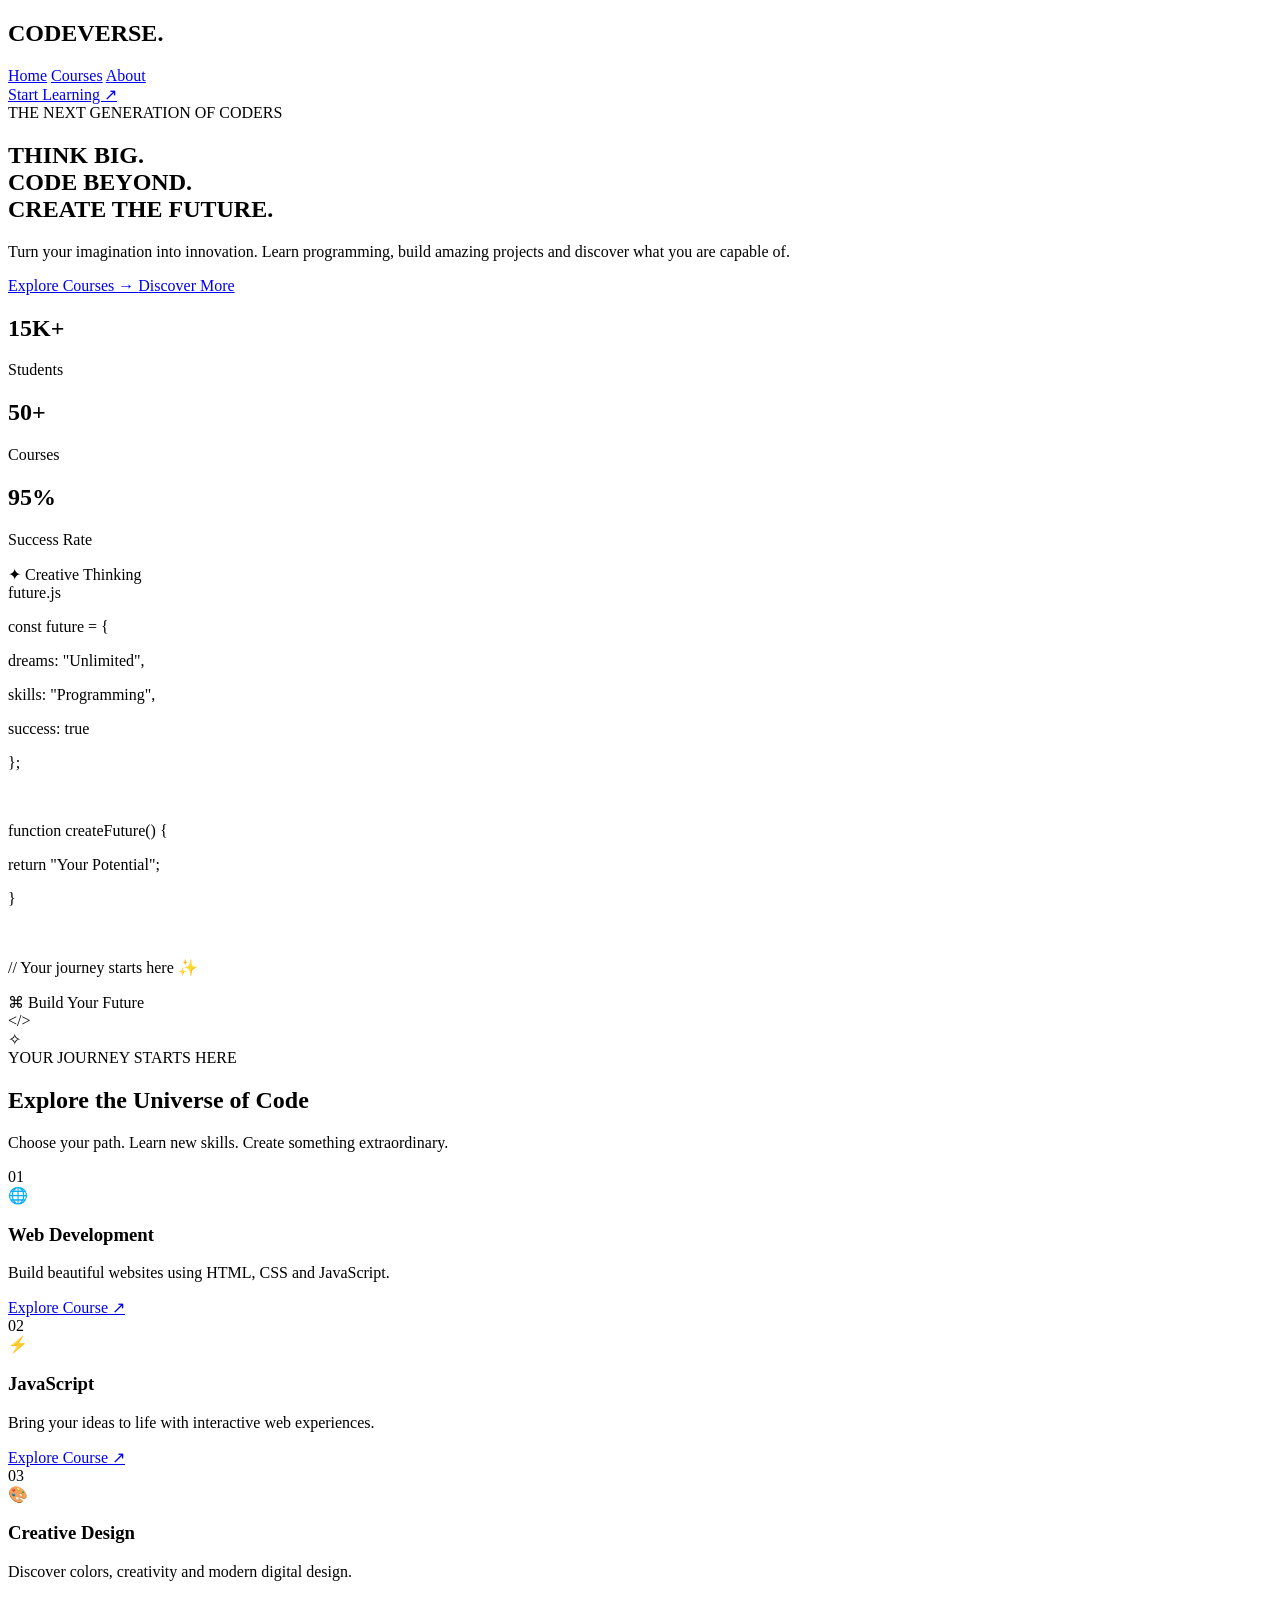
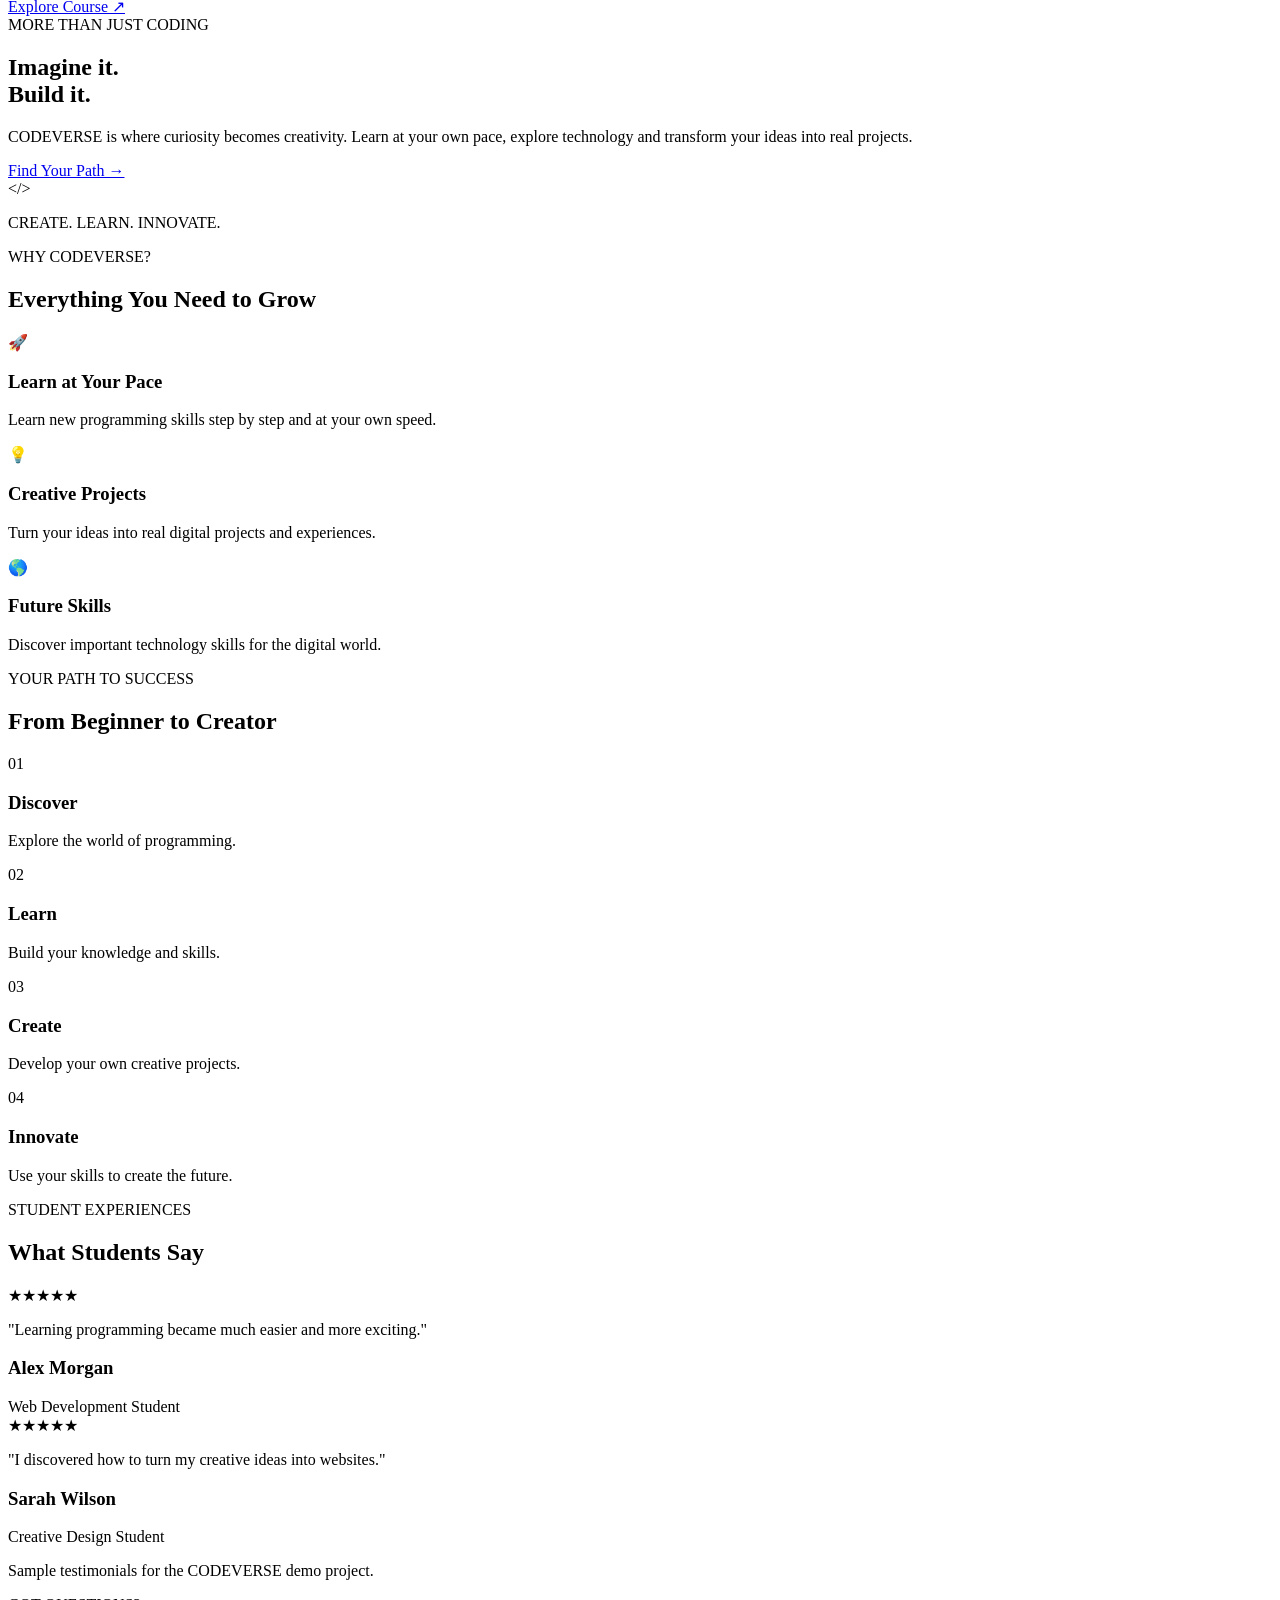
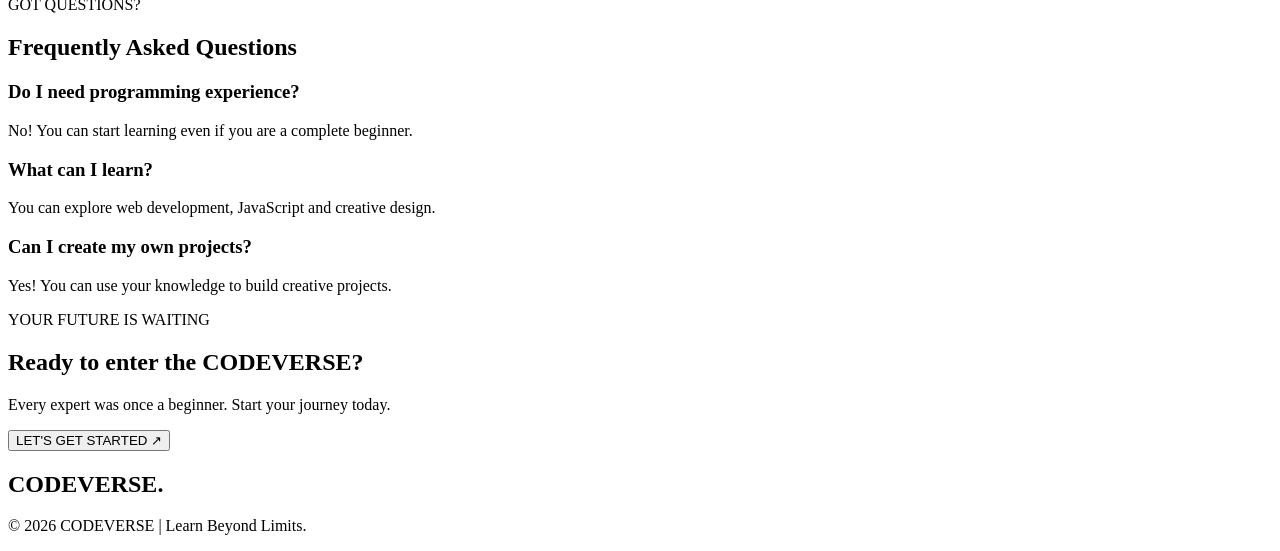
==== html/index.html @ 93bb3bde "create this css html js" ====
<!DOCTYPE html>
<html lang="en">
<head>
    <meta charset="UTF-8">
    <meta name="viewport" content="width=device-width, initial-scale=1.0">

    <title>CODEVERSE - Future Starts Here</title>

    <link rel="stylesheet" href="./css/index.css">
</head>

<body>

    <!-- HEADER -->
    <header>
        <nav class="navbar">
            <h2 class="logo">CODE<span>VERSE</span>.</h2>

            <div class="nav-links">
                <a href="#home">Home</a>
                <a href="#courses">Courses</a>
                <a href="#about">About</a>
            </div>

            <a href="#courses" class="nav-btn">Start Learning ↗</a>
        </nav>
    </header>

    <main>

        <!-- HERO SECTION -->
        <section class="hero" id="home">

            <div class="glow glow-one"></div>
            <div class="glow glow-two"></div>

            <div class="hero-content">

                <div class="tag">
                    <span class="live-dot"></span>
                    THE NEXT GENERATION OF CODERS
                </div>

                <h1>
                    THINK BIG.<br>
                    <span>CODE</span> BEYOND.<br>
                    CREATE THE <span>FUTURE.</span>
                </h1>

                <p class="hero-description">
                    Turn your imagination into innovation.
                    Learn programming, build amazing projects
                    and discover what you are capable of.
                </p>

                <div class="hero-buttons">
                    <a href="#courses" class="primary-btn">
                        Explore Courses →
                    </a>

                    <a href="#about" class="secondary-btn">
                        Discover More
                    </a>
                </div>

                <div class="numbers">
                    <div>
                        <h2>15K<span>+</span></h2>
                        <p>Students</p>
                    </div>

                    <div>
                        <h2>50<span>+</span></h2>
                        <p>Courses</p>
                    </div>

                    <div>
                        <h2>95<span>%</span></h2>
                        <p>Success Rate</p>
                    </div>
                </div>

            </div>

            <!-- CODE VISUAL -->
            <div class="visual-area">

                <div class="orbit orbit-one"></div>
                <div class="orbit orbit-two"></div>

                <div class="floating-card card-top">
                    <span>✦</span> Creative Thinking
                </div>

                <div class="main-code-card">

                    <div class="code-header">

                        <div class="window-dots">
                            <i></i>
                            <i></i>
                            <i></i>
                        </div>

                        <span>future.js</span>

                    </div>

                    <div class="code-content">

                        <p><span class="pink">const</span> future = {</p>

                        <p class="indent">
                            <span class="blue">dreams</span>:
                            <span class="green">"Unlimited"</span>,
                        </p>

                        <p class="indent">
                            <span class="blue">skills</span>:
                            <span class="green">"Programming"</span>,
                        </p>

                        <p class="indent">
                            <span class="blue">success</span>:
                            <span class="orange">true</span>
                        </p>

                        <p>};</p>

                        <br>

                        <p>
                            <span class="pink">function</span>
                            <span class="blue">createFuture</span>() {
                        </p>

                        <p class="indent">
                            return <span class="green">"Your Potential"</span>;
                        </p>

                        <p>}</p>

                        <br>

                        <p class="comment">
                            // Your journey starts here ✨
                        </p>

                    </div>
                </div>

                <div class="floating-card card-bottom">
                    <span>⌘</span> Build Your Future
                </div>

                <div class="circle-icon icon-one">&lt;/&gt;</div>
                <div class="circle-icon icon-two">✧</div>

            </div>

        </section>


        <!-- COURSES -->
        <section class="courses" id="courses">

            <div class="section-label">
                YOUR JOURNEY STARTS HERE
            </div>

            <h2>Explore the <span>Universe</span> of Code</h2>

            <p class="section-description">
                Choose your path. Learn new skills.
                Create something extraordinary.
            </p>

            <div class="course-container">

                <div class="course-card">

                    <div class="course-number">01</div>
                    <div class="course-icon">🌐</div>

                    <h3>Web Development</h3>

                    <p>
                        Build beautiful websites using HTML, CSS and JavaScript.
                    </p>

                    <a href="#contact"
                       onclick="exploreCourse('Web Development')">
                        Explore Course ↗
                    </a>

                </div>


                <div class="course-card featured">

                    <div class="course-number">02</div>
                    <div class="course-icon">⚡</div>

                    <h3>JavaScript</h3>

                    <p>
                        Bring your ideas to life with interactive web experiences.
                    </p>

                    <a href="#contact"
                       onclick="exploreCourse('JavaScript')">
                        Explore Course ↗
                    </a>

                </div>


                <div class="course-card">

                    <div class="course-number">03</div>
                    <div class="course-icon">🎨</div>

                    <h3>Creative Design</h3>

                    <p>
                        Discover colors, creativity and modern digital design.
                    </p>

                    <a href="#contact"
                       onclick="exploreCourse('Creative Design')">
                        Explore Course ↗
                    </a>

                </div>

            </div>

        </section>


        <!-- ABOUT -->
        <section class="about" id="about">

            <div class="about-box">

                <div class="section-label">
                    MORE THAN JUST CODING
                </div>

                <h2>
                    Imagine it.<br>
                    <span>Build it.</span>
                </h2>

                <p>
                    CODEVERSE is where curiosity becomes creativity.
                    Learn at your own pace, explore technology
                    and transform your ideas into real projects.
                </p>

                <a href="#courses" class="primary-btn">
                    Find Your Path →
                </a>

            </div>

            <div class="about-symbol">

                <div class="big-symbol">&lt;/&gt;</div>

                <p>CREATE. LEARN. INNOVATE.</p>

            </div>

        </section>


        <!-- WHY CHOOSE US -->
        <section class="why-us">

            <div class="section-label">WHY CODEVERSE?</div>

            <h2>Everything You Need to <span>Grow</span></h2>

            <div class="features">

                <div class="feature-card">

                    <div class="feature-icon">🚀</div>

                    <h3>Learn at Your Pace</h3>

                    <p>
                        Learn new programming skills step by step
                        and at your own speed.
                    </p>

                </div>


                <div class="feature-card">

                    <div class="feature-icon">💡</div>

                    <h3>Creative Projects</h3>

                    <p>
                        Turn your ideas into real digital
                        projects and experiences.
                    </p>

                </div>


                <div class="feature-card">

                    <div class="feature-icon">🌎</div>

                    <h3>Future Skills</h3>

                    <p>
                        Discover important technology skills
                        for the digital world.
                    </p>

                </div>

            </div>

        </section>


        <!-- LEARNING JOURNEY -->
        <section class="journey">

            <div class="section-label">YOUR PATH TO SUCCESS</div>

            <h2>From Beginner to <span>Creator</span></h2>

            <div class="steps">

                <div class="step">
                    <span>01</span>
                    <h3>Discover</h3>
                    <p>Explore the world of programming.</p>
                </div>

                <div class="step">
                    <span>02</span>
                    <h3>Learn</h3>
                    <p>Build your knowledge and skills.</p>
                </div>

                <div class="step">
                    <span>03</span>
                    <h3>Create</h3>
                    <p>Develop your own creative projects.</p>
                </div>

                <div class="step">
                    <span>04</span>
                    <h3>Innovate</h3>
                    <p>Use your skills to create the future.</p>
                </div>

            </div>

        </section>


        <!-- REVIEWS -->
        <section class="reviews">

            <div class="section-label">STUDENT EXPERIENCES</div>

            <h2>What Students <span>Say</span></h2>

            <div class="review-container">

                <div class="review-card">

                    <div class="stars">★★★★★</div>

                    <p>
                        "Learning programming became much easier
                        and more exciting."
                    </p>

                    <h3>Alex Morgan</h3>

                    <span>Web Development Student</span>

                </div>


                <div class="review-card">

                    <div class="stars">★★★★★</div>

                    <p>
                        "I discovered how to turn my creative
                        ideas into websites."
                    </p>

                    <h3>Sarah Wilson</h3>

                    <span>Creative Design Student</span>

                </div>

            </div>

            <p class="review-note">
                Sample testimonials for the CODEVERSE demo project.
            </p>

        </section>


        <!-- FAQ -->
        <section class="faq">

            <div class="section-label">GOT QUESTIONS?</div>

            <h2>Frequently Asked <span>Questions</span></h2>

            <div class="faq-item">

                <h3>Do I need programming experience?</h3>

                <p>
                    No! You can start learning even if you are
                    a complete beginner.
                </p>

            </div>

            <div class="faq-item">

                <h3>What can I learn?</h3>

                <p>
                    You can explore web development,
                    JavaScript and creative design.
                </p>

            </div>

            <div class="faq-item">

                <h3>Can I create my own projects?</h3>

                <p>
                    Yes! You can use your knowledge
                    to build creative projects.
                </p>

            </div>

        </section>


        <!-- CONTACT -->
        <section class="contact" id="contact">

            <div class="section-label">
                YOUR FUTURE IS WAITING
            </div>

            <h2>
                Ready to enter the <span>CODEVERSE?</span>
            </h2>

            <p>
                Every expert was once a beginner.
                Start your journey today.
            </p>

            <button onclick="welcome()">
                LET'S GET STARTED ↗
            </button>

        </section>

    </main>


    <!-- FOOTER -->
    <footer>

        <h2>CODE<span>VERSE</span>.</h2>

        <p>
            © 2026 CODEVERSE | Learn Beyond Limits.
        </p>

    </footer>


    <script src="./js/main.js"></script>

</body>
</html>
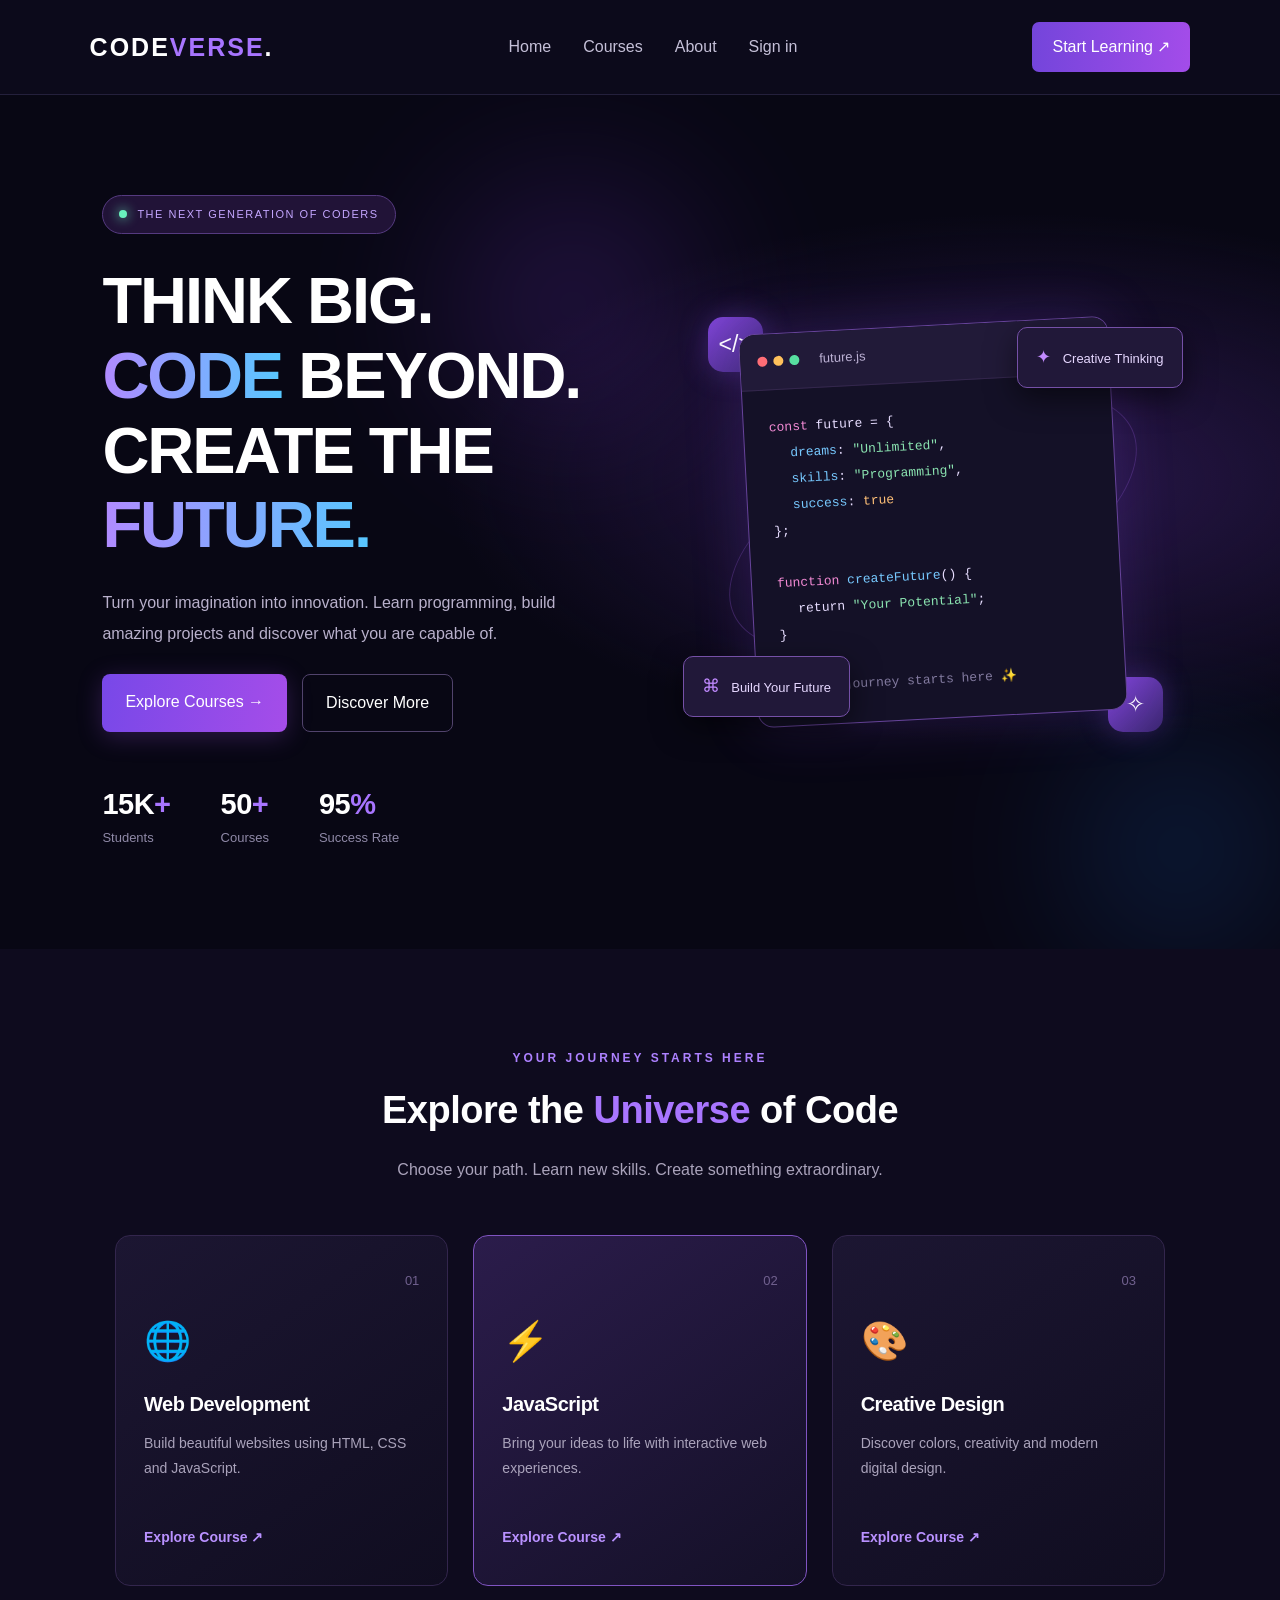
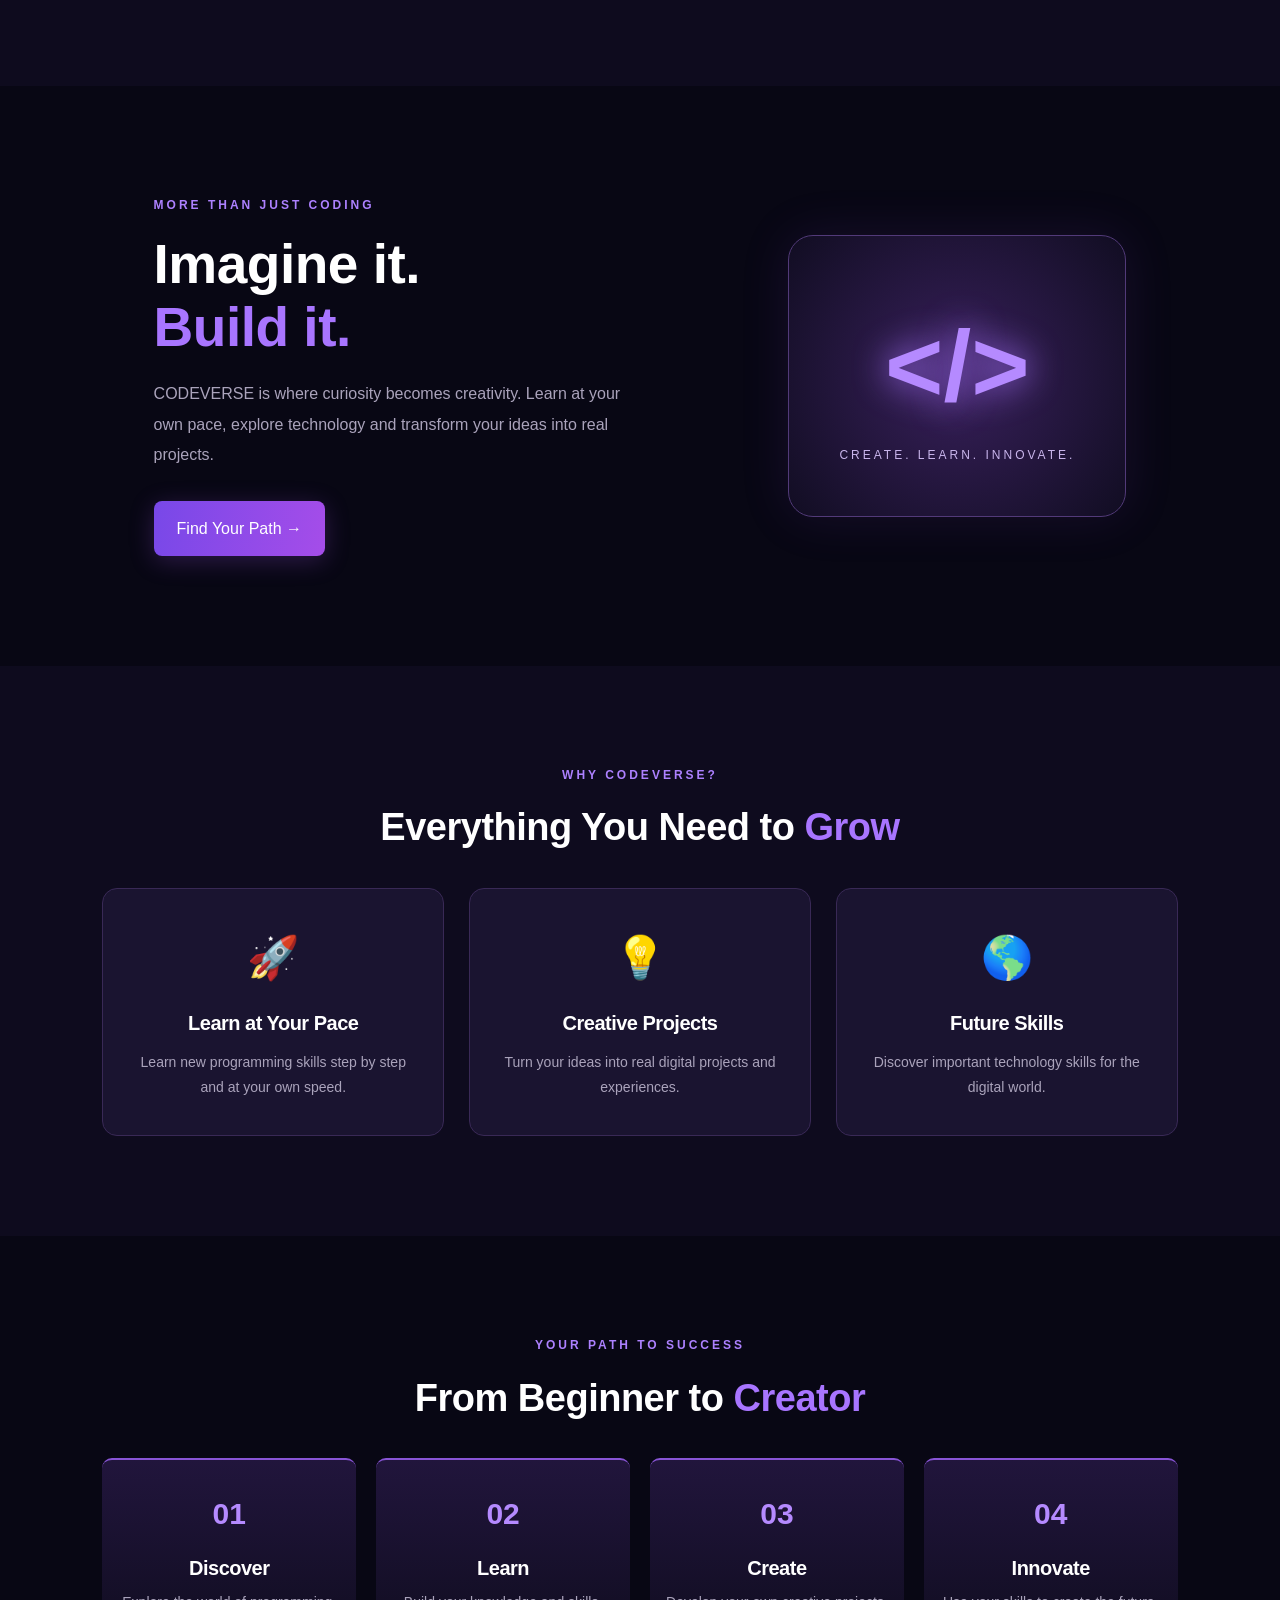
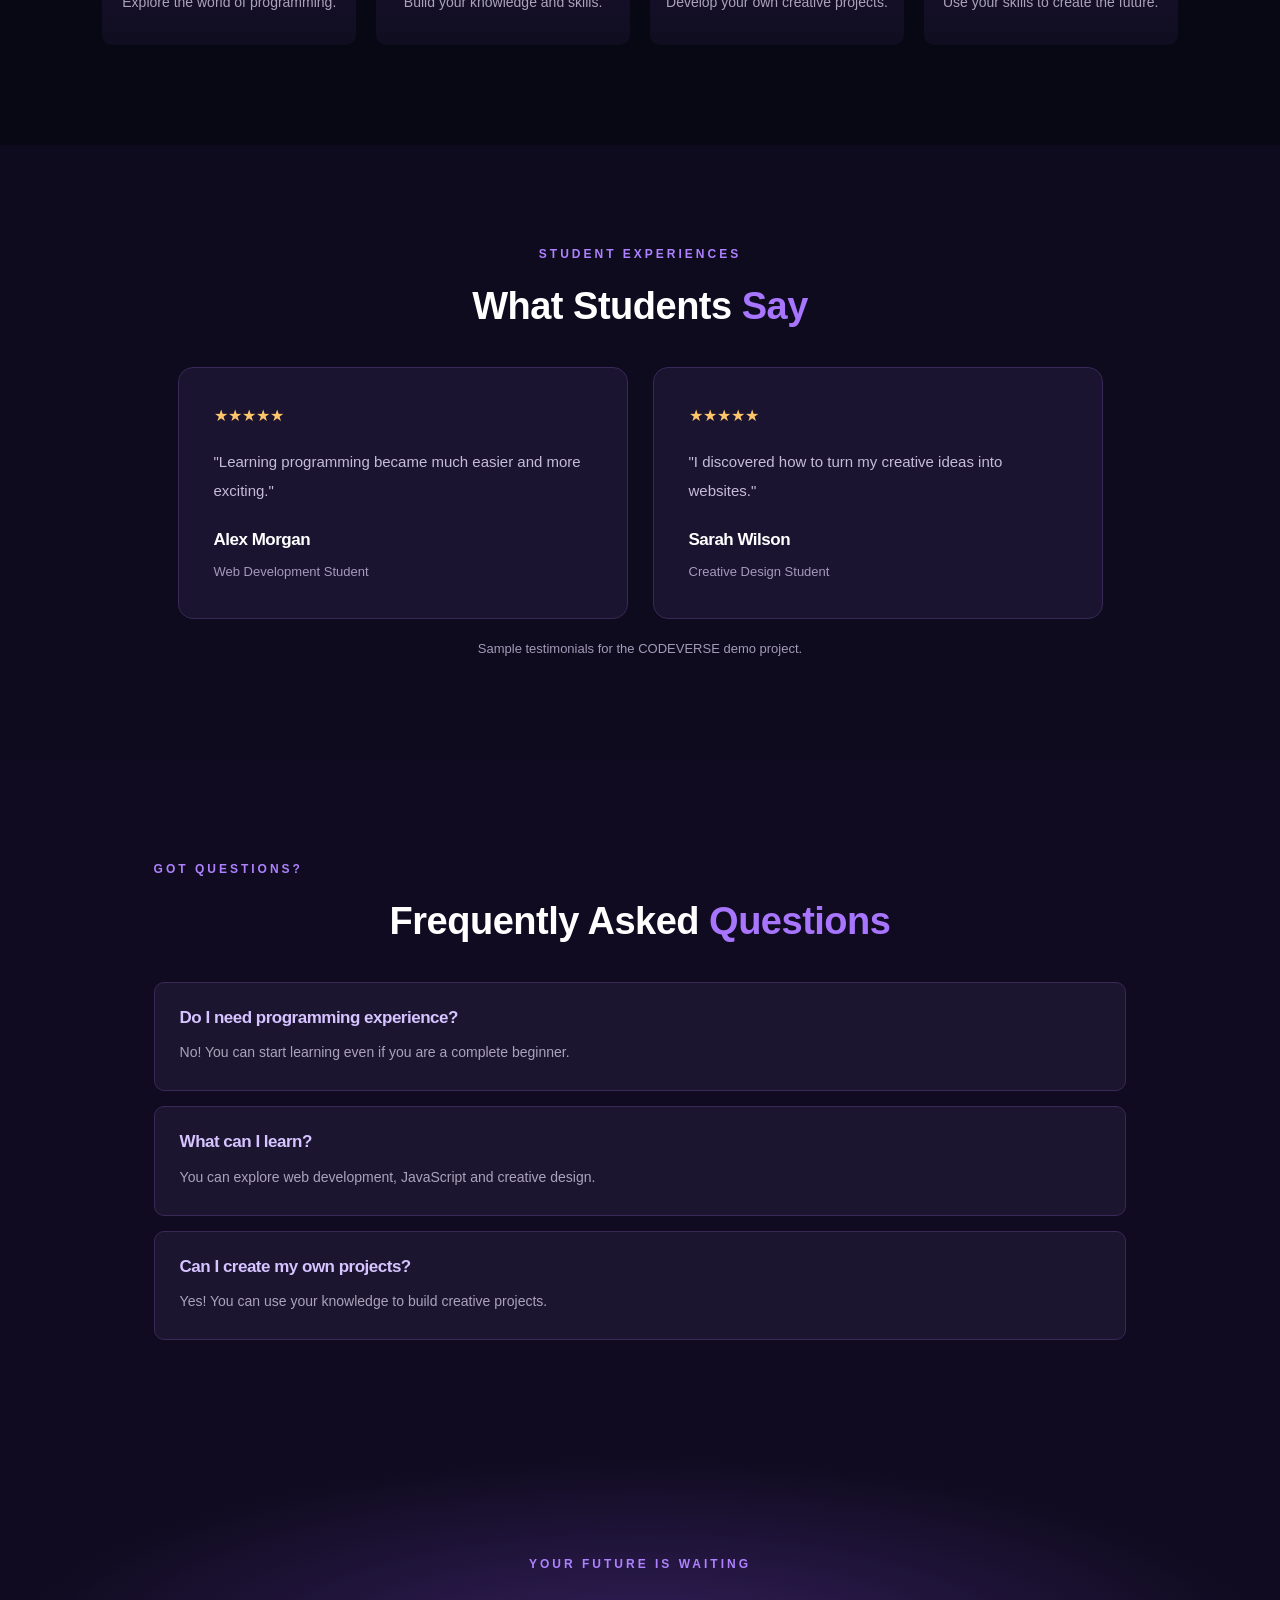
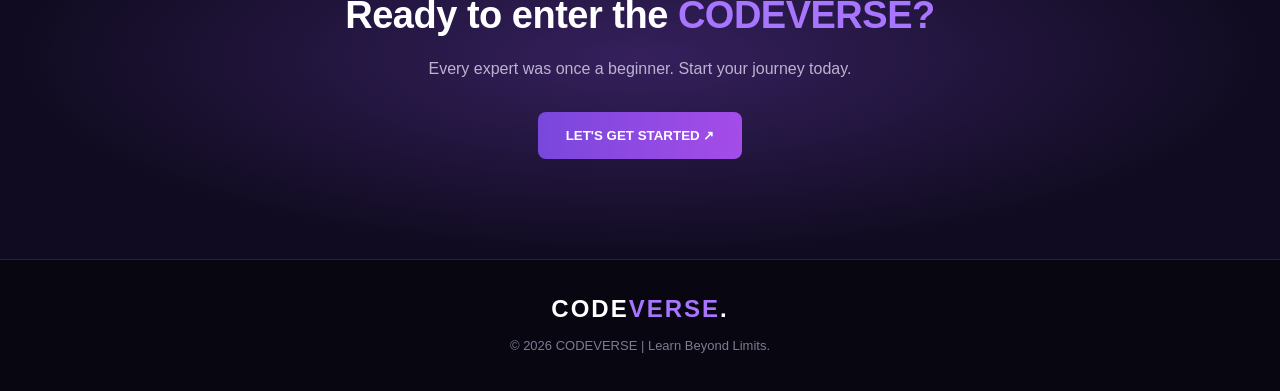
==== commit 621860cd: "navbar,,designer" ====
--- a/html/index.html
+++ b/html/index.html
@@ -1,4 +1,3 @@
-
 <!DOCTYPE html>
 <html lang="en">
 <head>
@@ -7,7 +6,8 @@
 
     <title>CODEVERSE - Future Starts Here</title>
 
-    <link rel="stylesheet" href="./css/index.css">
+    <!-- CSS -->
+    <link rel="stylesheet" href="../css/index.css">
 </head>
 
 <body>
@@ -18,9 +18,12 @@
             <h2 class="logo">CODE<span>VERSE</span>.</h2>
 
             <div class="nav-links">
-                <a href="#home">Home</a>
-                <a href="#courses">Courses</a>
-                <a href="#about">About</a>
+                <a href="#home.html">Home</a>
+                <a href="#courses.html">Courses</a>
+                <a href="about.html">About</a>
+                <a href="sign_in.html">Sign in</a>
+                
+
             </div>
 
             <a href="#courses" class="nav-btn">Start Learning ↗</a>
@@ -498,7 +501,8 @@
     </footer>
 
 
-    <script src="./js/main.js"></script>
+    <!-- JAVASCRIPT -->
+    <script src="../js/index.js"></script>
 
 </body>
-</html>
+</html>
--- a/css/index.css
+++ b/css/index.css
@@ -0,0 +1,967 @@
+
+@import url('https://fonts.googleapis.com/css2?family=Space+Grotesk:wght@400;500;600;700&display=swap');
+
+
+
+* {
+    margin: 0;
+    padding: 0;
+    box-sizing: border-box;
+    scroll-behavior: smooth;
+}
+
+body {
+    background: #080714;
+    color: white;
+    font-family: 'Space Grotesk', Arial, sans-serif;
+    line-height: 1.6;
+    overflow-x: hidden;
+}
+
+h1, h2, h3 {
+    line-height: 1.2;
+    font-weight: 700;
+    letter-spacing: -0.5px;
+}
+
+.logo span,
+footer span {
+    color: #a875ff;
+}
+
+/* HEADER */
+
+header {
+    background: #0c0a1b;
+    border-bottom: 1px solid #24203c;
+    padding: 22px 7%;
+    position: relative;
+    z-index: 10;
+}
+
+.navbar {
+    display: flex;
+    align-items: center;
+    justify-content: space-between;
+}
+
+.logo {
+    font-size: 25px;
+    letter-spacing: 2px;
+}
+
+.nav-links {
+    display: flex;
+    gap: 32px;
+}
+
+.nav-links a {
+    text-decoration: none;
+    color: #c5c0d8;
+    transition: 0.3s;
+}
+
+.nav-links a:hover {
+    color: #b58aff;
+}
+
+.nav-btn {
+    text-decoration: none;
+    color: white;
+    background: linear-gradient(90deg, #7445db, #a34ce9);
+    padding: 12px 20px;
+    border-radius: 7px;
+    transition: 0.3s;
+}
+
+.nav-btn:hover {
+    transform: translateY(-3px);
+    box-shadow: 0 5px 20px #a875ff55;
+}
+
+/* HERO */
+
+.hero {
+    min-height: 720px;
+    padding: 100px 8%;
+    display: flex;
+    align-items: center;
+    justify-content: space-between;
+    gap: 40px;
+    position: relative;
+    overflow: hidden;
+    background:
+        radial-gradient(ellipse at 80% 45%, #29174b 0%, transparent 40%),
+        #080714;
+}
+
+.hero-content {
+    max-width: 600px;
+    position: relative;
+    z-index: 2;
+}
+
+.tag {
+    display: inline-flex;
+    align-items: center;
+    gap: 10px;
+    color: #c4a6ff;
+    border: 1px solid #553a80;
+    background: #211337;
+    padding: 10px 16px;
+    border-radius: 30px;
+    font-size: 11px;
+    letter-spacing: 1.5px;
+    margin-bottom: 30px;
+}
+
+.live-dot {
+    width: 8px;
+    height: 8px;
+    background: #69f2bd;
+    border-radius: 50%;
+    box-shadow: 0 0 12px #69f2bd;
+}
+
+.hero h1 {
+    font-size: clamp(42px, 5.2vw, 65px);
+    line-height: 1.15;
+    letter-spacing: -2px;
+    margin-bottom: 25px;
+}
+
+.hero h1 span {
+    background: linear-gradient(90deg, #b18aff, #57c7ff);
+    background-clip: text;
+    -webkit-background-clip: text;
+    color: transparent;
+}
+
+.hero-description {
+    color: #b9b1cc;
+    line-height: 1.9;
+    font-size: 16px;
+    max-width: 470px;
+    margin: 25px 0;
+}
+
+.hero-buttons {
+    display: flex;
+    gap: 15px;
+    flex-wrap: wrap;
+}
+
+.primary-btn,
+.secondary-btn {
+    display: inline-block;
+    text-decoration: none;
+    padding: 15px 23px;
+    border-radius: 8px;
+    transition: 0.3s;
+}
+
+.primary-btn {
+    background: linear-gradient(100deg, #7848e8, #a54de9);
+    color: white;
+    box-shadow: 0 5px 25px #914bdb44;
+}
+
+.secondary-btn {
+    color: white;
+    border: 1px solid #51436c;
+}
+
+.primary-btn:hover,
+.secondary-btn:hover {
+    transform: translateY(-5px);
+}
+
+.secondary-btn:hover {
+    border-color: #b18aff;
+}
+
+
+
+.numbers {
+    display: flex;
+    gap: 50px;
+    margin-top: 55px;
+}
+
+.numbers h2 {
+    font-size: 29px;
+}
+
+.numbers h2 span {
+    color: #a875ff;
+}
+
+.numbers p {
+    color: #8f89a7;
+    font-size: 13px;
+    margin-top: 7px;
+}
+
+
+
+.visual-area {
+    width: 490px;
+    height: 450px;
+    position: relative;
+    display: flex;
+    justify-content: center;
+    align-items: center;
+    flex-shrink: 0;
+}
+
+.main-code-card {
+    width: 370px;
+    background: #141127;
+    border: 1px solid #67449b;
+    border-radius: 16px;
+    overflow: hidden;
+    box-shadow: 0 0 60px #874de933;
+    position: relative;
+    z-index: 2;
+    transform: rotate(-3deg);
+    animation: float 5s ease-in-out infinite;
+}
+
+.code-header {
+    display: flex;
+    align-items: center;
+    gap: 20px;
+    padding: 17px;
+    background: #211a38;
+    border-bottom: 1px solid #34274d;
+}
+
+.code-header > span {
+    color: #bcb1d4;
+    font-size: 13px;
+}
+
+.window-dots {
+    display: flex;
+    gap: 6px;
+}
+
+.window-dots i {
+    width: 10px;
+    height: 10px;
+    border-radius: 50%;
+    background: #ff6d76;
+}
+
+.window-dots i:nth-child(2) {
+    background: #ffc15b;
+}
+
+.window-dots i:nth-child(3) {
+    background: #57dfa0;
+}
+
+.code-content {
+    padding: 25px;
+    font-family: monospace;
+    font-size: 13px;
+    line-height: 2;
+    color: #e7ddff;
+}
+
+.indent {
+    padding-left: 20px;
+}
+
+.pink {
+    color: #f28ad4;
+}
+
+.blue {
+    color: #77c9ff;
+}
+
+.green {
+    color: #8be4b1;
+}
+
+.orange {
+    color: #ffc078;
+}
+
+.comment {
+    color: #827a9f;
+}
+
+.floating-card {
+    position: absolute;
+    z-index: 3;
+    background: #211839;
+    border: 1px solid #7550a7;
+    padding: 15px 18px;
+    border-radius: 10px;
+    box-shadow: 0 10px 30px #0008;
+    color: #e6d7ff;
+    font-size: 13px;
+}
+
+.floating-card span {
+    color: #c18aff;
+    margin-right: 8px;
+    font-size: 18px;
+}
+
+.card-top {
+    top: 30px;
+    right: -5px;
+    animation: float 4s ease-in-out infinite;
+}
+
+.card-bottom {
+    bottom: 30px;
+    left: -5px;
+    animation: float 5s ease-in-out infinite reverse;
+}
+
+.orbit {
+    position: absolute;
+    border: 1px solid #8150bd55;
+    border-radius: 50%;
+    transform: rotate(-25deg);
+}
+
+.orbit-one {
+    width: 440px;
+    height: 200px;
+}
+
+.orbit-two {
+    width: 400px;
+    height: 300px;
+    transform: rotate(50deg);
+}
+
+.circle-icon {
+    position: absolute;
+    width: 55px;
+    height: 55px;
+    border-radius: 15px;
+    display: grid;
+    place-items: center;
+    background: linear-gradient(135deg, #8045d8, #39266e);
+    font-size: 23px;
+    box-shadow: 0 0 30px #884de955;
+}
+
+.icon-one {
+    top: 20px;
+    left: 20px;
+}
+
+.icon-two {
+    right: 15px;
+    bottom: 15px;
+}
+
+.glow {
+    position: absolute;
+    border-radius: 50%;
+    filter: blur(80px);
+    opacity: 0.2;
+    pointer-events: none;
+}
+
+.glow-one {
+    width: 250px;
+    height: 250px;
+    background: #873de8;
+    top: 10%;
+    left: 35%;
+}
+
+.glow-two {
+    width: 200px;
+    height: 200px;
+    background: #227be9;
+    bottom: 0;
+    right: 0;
+}
+
+/* SECTION LABEL */
+
+.section-label {
+    color: #ad81ff;
+    font-size: 12px;
+    letter-spacing: 3px;
+    margin-bottom: 18px;
+    font-weight: bold;
+}
+
+/* COURSES */
+
+.courses {
+    padding: 100px 8%;
+    text-align: center;
+    background: #0e0b1e;
+}
+
+.courses h2 {
+    font-size: 38px;
+    line-height: 1.3;
+    margin-bottom: 20px;
+}
+
+.courses h2 span,
+.contact h2 span {
+    color: #a875ff;
+}
+
+.section-description {
+    max-width: 600px;
+    margin: 0 auto 50px;
+    line-height: 1.8;
+    color: #aaa3bb;
+}
+
+.course-container {
+    display: flex;
+    justify-content: center;
+    gap: 25px;
+}
+
+.course-card {
+    width: 31%;
+    padding: 35px 28px;
+    text-align: left;
+    background: linear-gradient(145deg, #1c1632, #100d20);
+    border: 1px solid #33264d;
+    border-radius: 15px;
+    position: relative;
+    transition: 0.4s;
+}
+
+.course-card:hover {
+    transform: translateY(-12px);
+    border-color: #a875ff;
+    box-shadow: 0 15px 40px #7845c522;
+}
+
+.course-card.featured {
+    border-color: #8054c2;
+    background: linear-gradient(145deg, #2b1c4b, #141027);
+}
+
+.course-number {
+    color: #71618f;
+    font-size: 13px;
+    text-align: right;
+}
+
+.course-icon {
+    font-size: 38px;
+    margin: 20px 0;
+}
+
+.course-card h3 {
+    font-size: 20px;
+    margin-bottom: 15px;
+}
+
+.course-card p {
+    color: #aaa3bb;
+    font-size: 14px;
+    line-height: 1.8;
+    min-height: 75px;
+}
+
+.course-card a {
+    display: inline-block;
+    margin-top: 20px;
+    color: #b991ff;
+    text-decoration: none;
+    font-size: 14px;
+    font-weight: 600;
+}
+
+.course-card a:hover {
+    color: white;
+}
+
+/* ABOUT */
+
+.about {
+    padding: 110px 12%;
+    display: flex;
+    justify-content: space-between;
+    align-items: center;
+    gap: 50px;
+    background: #080714;
+}
+
+.about-box {
+    max-width: 550px;
+}
+
+.about h2 {
+    font-size: 55px;
+    line-height: 1.15;
+    margin-bottom: 20px;
+}
+
+.about h2 span {
+    color: #a875ff;
+}
+
+.about-box p {
+    color: #aaa3bb;
+    font-size: 16px;
+    line-height: 1.9;
+    max-width: 500px;
+    margin-bottom: 30px;
+}
+
+.about-symbol {
+    text-align: center;
+    padding: 50px;
+    border: 1px solid #523a79;
+    border-radius: 25px;
+    background: radial-gradient(circle, #38205b, #110d22);
+    box-shadow: 0 0 50px #8145c322;
+}
+
+.big-symbol {
+    font-size: 100px;
+    font-weight: bold;
+    color: #b58aff;
+    text-shadow: 0 0 35px #a875ff;
+}
+
+.about-symbol p {
+    color: #c9b5ec;
+    font-size: 12px;
+    letter-spacing: 3px;
+}
+
+/* WHY CHOOSE US */
+
+.why-us,
+.reviews {
+    padding: 100px 8%;
+    text-align: center;
+    background: #0e0b1e;
+}
+
+.why-us h2,
+.journey h2,
+.reviews h2,
+.faq h2 {
+    font-size: 38px;
+    line-height: 1.3;
+    margin-bottom: 35px;
+}
+
+.why-us h2 span,
+.journey h2 span,
+.reviews h2 span,
+.faq h2 span {
+    color: #a875ff;
+}
+
+.features {
+    display: flex;
+    gap: 25px;
+}
+
+.feature-card {
+    flex: 1;
+    padding: 35px 25px;
+    background: #1a1430;
+    border: 1px solid #392956;
+    border-radius: 15px;
+    transition: 0.3s;
+}
+
+.feature-card:hover {
+    transform: translateY(-10px);
+    border-color: #a875ff;
+}
+
+.feature-icon {
+    font-size: 42px;
+    margin-bottom: 20px;
+}
+
+.feature-card h3 {
+    font-size: 20px;
+    margin-bottom: 15px;
+}
+
+.feature-card p {
+    color: #aaa3bb;
+    font-size: 14px;
+    line-height: 1.8;
+}
+
+/* LEARNING JOURNEY */
+
+.journey {
+    padding: 100px 8%;
+    text-align: center;
+    background: #080714;
+}
+
+.steps {
+    display: flex;
+    gap: 20px;
+    justify-content: center;
+}
+
+.step {
+    flex: 1;
+    padding: 30px 15px;
+    border-top: 2px solid #8854d6;
+    background: linear-gradient(#21153c, #100d20);
+    border-radius: 10px;
+}
+
+.step span {
+    color: #b58aff;
+    font-size: 30px;
+    font-weight: bold;
+}
+
+.step h3 {
+    font-size: 20px;
+    margin: 18px 0 10px;
+}
+
+.step p {
+    color: #aaa3bb;
+    font-size: 14px;
+    line-height: 1.8;
+}
+
+/* REVIEWS */
+
+.review-container {
+    display: flex;
+    gap: 25px;
+    justify-content: center;
+}
+
+.review-card {
+    flex: 1;
+    max-width: 450px;
+    padding: 35px;
+    text-align: left;
+    background: #1a1430;
+    border: 1px solid #392956;
+    border-radius: 15px;
+    transition: 0.3s;
+}
+
+.review-card:hover {
+    border-color: #a875ff;
+    transform: translateY(-5px);
+}
+
+.stars {
+    color: #ffc56b;
+    margin-bottom: 20px;
+}
+
+.review-card p {
+    color: #c5bdd7;
+    font-size: 15px;
+    line-height: 1.9;
+    margin-bottom: 25px;
+}
+
+.review-card h3 {
+    font-size: 17px;
+    margin-bottom: 7px;
+}
+
+.review-card span,
+.review-note {
+    color: #a49ab9;
+    font-size: 13px;
+}
+
+.review-note {
+    margin-top: 20px;
+}
+
+/* FAQ */
+
+.faq {
+    padding: 100px 12%;
+    background: #100b20;
+}
+
+.faq h2 {
+    text-align: center;
+}
+
+.faq-item {
+    padding: 25px;
+    margin-bottom: 15px;
+    background: #1b1530;
+    border: 1px solid #392956;
+    border-radius: 10px;
+    transition: 0.3s;
+}
+
+.faq-item:hover {
+    border-color: #a875ff;
+}
+
+.faq-item h3 {
+    color: #d6c3ff;
+    font-size: 17px;
+    margin-bottom: 12px;
+}
+
+.faq-item p {
+    color: #aaa3bb;
+    font-size: 14px;
+    line-height: 1.8;
+}
+
+/* CONTACT */
+
+.contact {
+    padding: 100px 20px;
+    text-align: center;
+    background: radial-gradient(ellipse at center, #35205d, #100b20 70%);
+}
+
+.contact h2 {
+    font-size: 38px;
+    margin-bottom: 18px;
+}
+
+.contact p {
+    color: #bcb3d0;
+    margin-bottom: 30px;
+}
+
+.contact button {
+    background: linear-gradient(90deg, #7947dc, #a54ce9);
+    color: white;
+    border: none;
+    padding: 16px 28px;
+    border-radius: 8px;
+    font-weight: bold;
+    cursor: pointer;
+    transition: 0.3s;
+}
+
+.contact button:hover {
+    transform: translateY(-5px);
+    box-shadow: 0 0 30px #a875ff77;
+}
+
+/* FOOTER */
+
+footer {
+    background: #070611;
+    padding: 35px 20px;
+    text-align: center;
+    border-top: 1px solid #28203d;
+}
+
+footer h2 {
+    letter-spacing: 2px;
+}
+
+footer p {
+    color: #807991;
+    font-size: 13px;
+    margin-top: 12px;
+}
+
+/* ANIMATIONS */
+
+@keyframes float {
+    0%, 100% {
+        transform: translateY(0) rotate(-3deg);
+    }
+
+    50% {
+        transform: translateY(-15px) rotate(-1deg);
+    }
+}
+
+/* TABLETS */
+
+@media (max-width: 950px) {
+
+    .hero {
+        flex-direction: column;
+        text-align: center;
+    }
+
+    .hero-content {
+        margin: auto;
+    }
+
+    .hero-description {
+        margin-left: auto;
+        margin-right: auto;
+    }
+
+    .hero-buttons,
+    .numbers {
+        justify-content: center;
+    }
+
+    .visual-area {
+        max-width: 100%;
+    }
+
+    .course-container {
+        flex-wrap: wrap;
+    }
+
+    .course-card {
+        width: 45%;
+    }
+
+    .about {
+        flex-direction: column;
+        text-align: center;
+    }
+
+    .about-box p {
+        margin-left: auto;
+        margin-right: auto;
+    }
+}
+
+/* MOBILE */
+
+@media (max-width: 750px) {
+
+    .features,
+    .steps,
+    .review-container {
+        flex-direction: column;
+    }
+
+    .why-us h2,
+    .journey h2,
+    .reviews h2,
+    .faq h2 {
+        font-size: 29px;
+    }
+
+    .review-card {
+        max-width: 100%;
+    }
+}
+
+/* SMALL MOBILE */
+
+@media (max-width: 600px) {
+
+    header {
+        padding: 20px 5%;
+    }
+
+    .navbar {
+        flex-direction: column;
+        gap: 20px;
+    }
+
+    .nav-links {
+        gap: 15px;
+        flex-wrap: wrap;
+        justify-content: center;
+    }
+
+    .nav-btn {
+        display: none;
+    }
+
+    .hero {
+        padding: 75px 6%;
+    }
+
+    .hero h1 {
+        font-size: 40px;
+        letter-spacing: -2px;
+    }
+
+    .hero-description {
+        font-size: 14px;
+    }
+
+    .tag {
+        font-size: 9px;
+        letter-spacing: 1px;
+    }
+
+    .numbers {
+        gap: 23px;
+    }
+
+    .numbers h2 {
+        font-size: 23px;
+    }
+
+    .visual-area {
+        width: 100%;
+        height: 390px;
+        transform: scale(0.85);
+    }
+
+    .main-code-card {
+        width: 330px;
+    }
+
+    .course-card {
+        width: 100%;
+    }
+
+    .courses h2,
+    .why-us h2,
+    .journey h2,
+    .reviews h2,
+    .faq h2,
+    .contact h2 {
+        font-size: 29px;
+    }
+
+    .about {
+        padding: 80px 7%;
+    }
+
+    .about h2 {
+        font-size: 42px;
+    }
+
+    .about-symbol {
+        padding: 30px;
+    }
+
+    .big-symbol {
+        font-size: 75px;
+    }
+
+    .courses,
+    .why-us,
+    .journey,
+    .reviews {
+        padding: 75px 6%;
+    }
+
+    .faq {
+        padding: 75px 7%;
+    }
+
+    .contact {
+        padding: 75px 15px;
+    }
+
+}
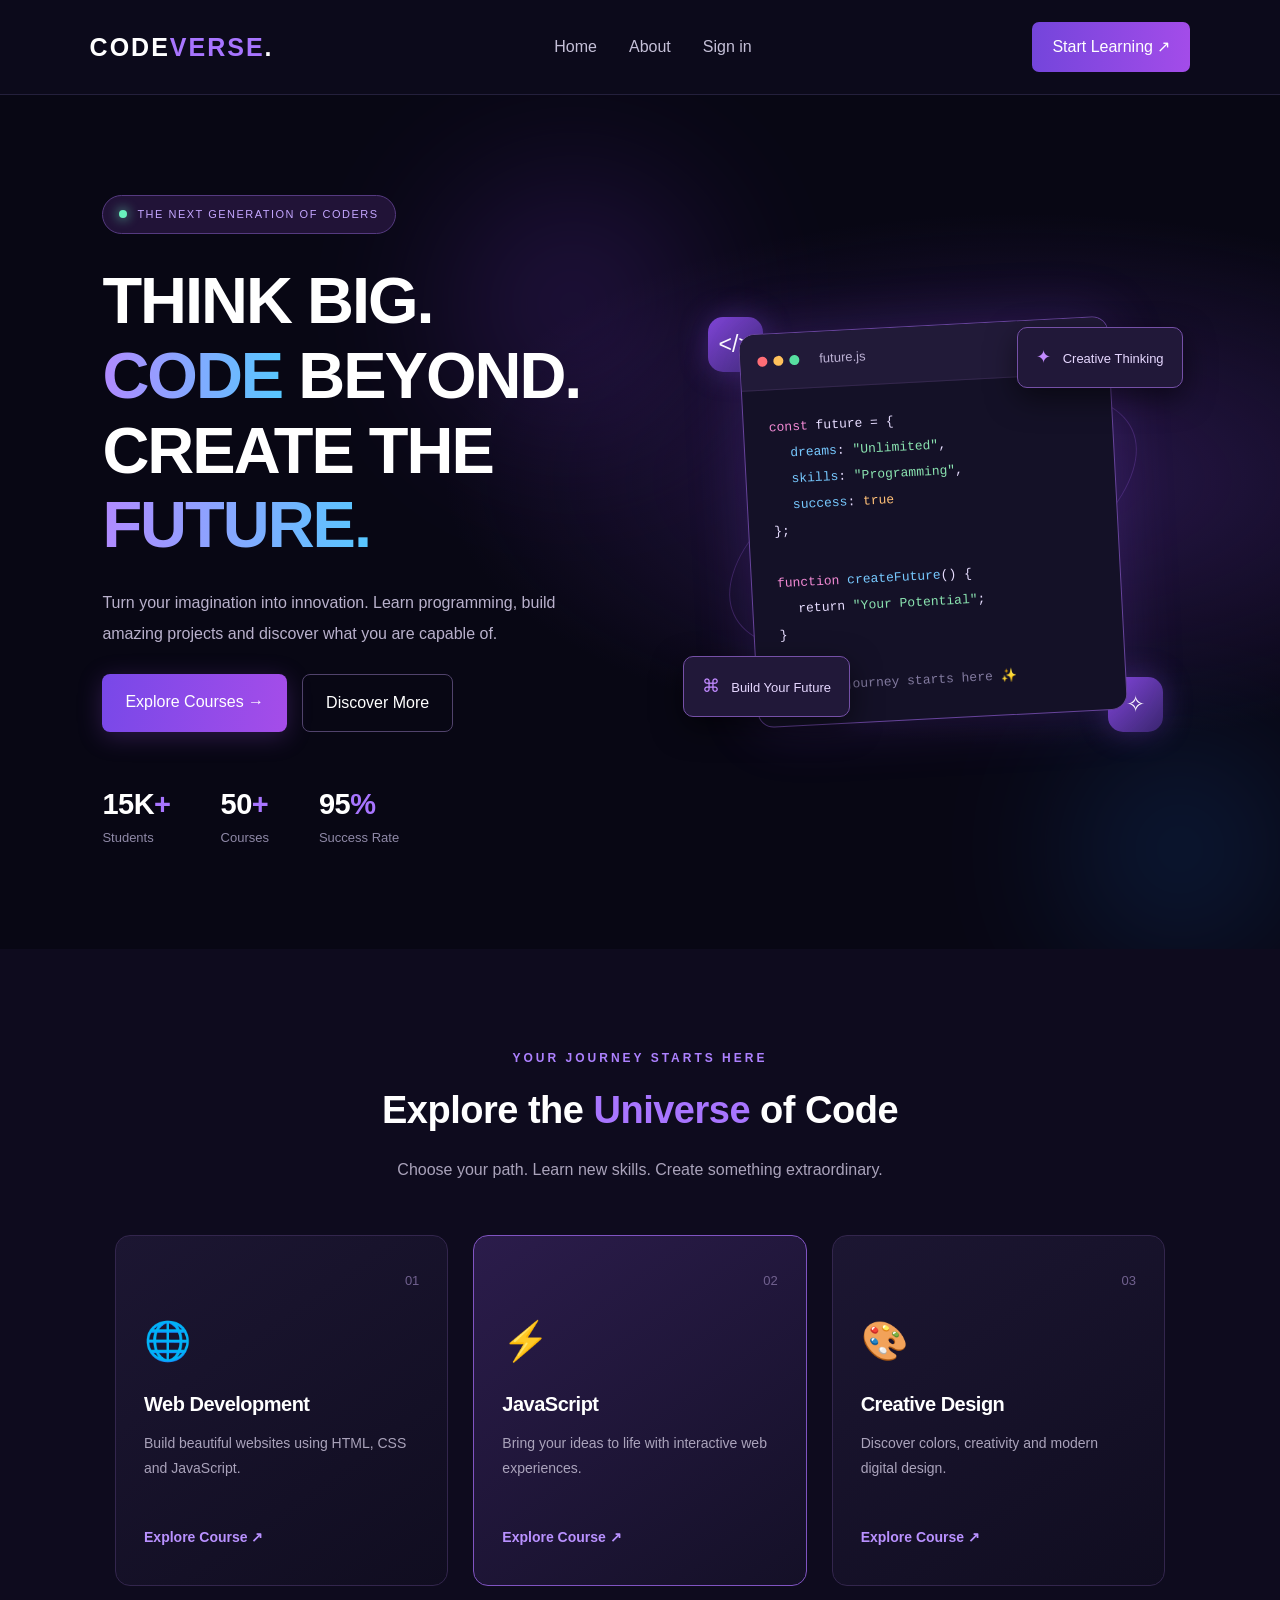
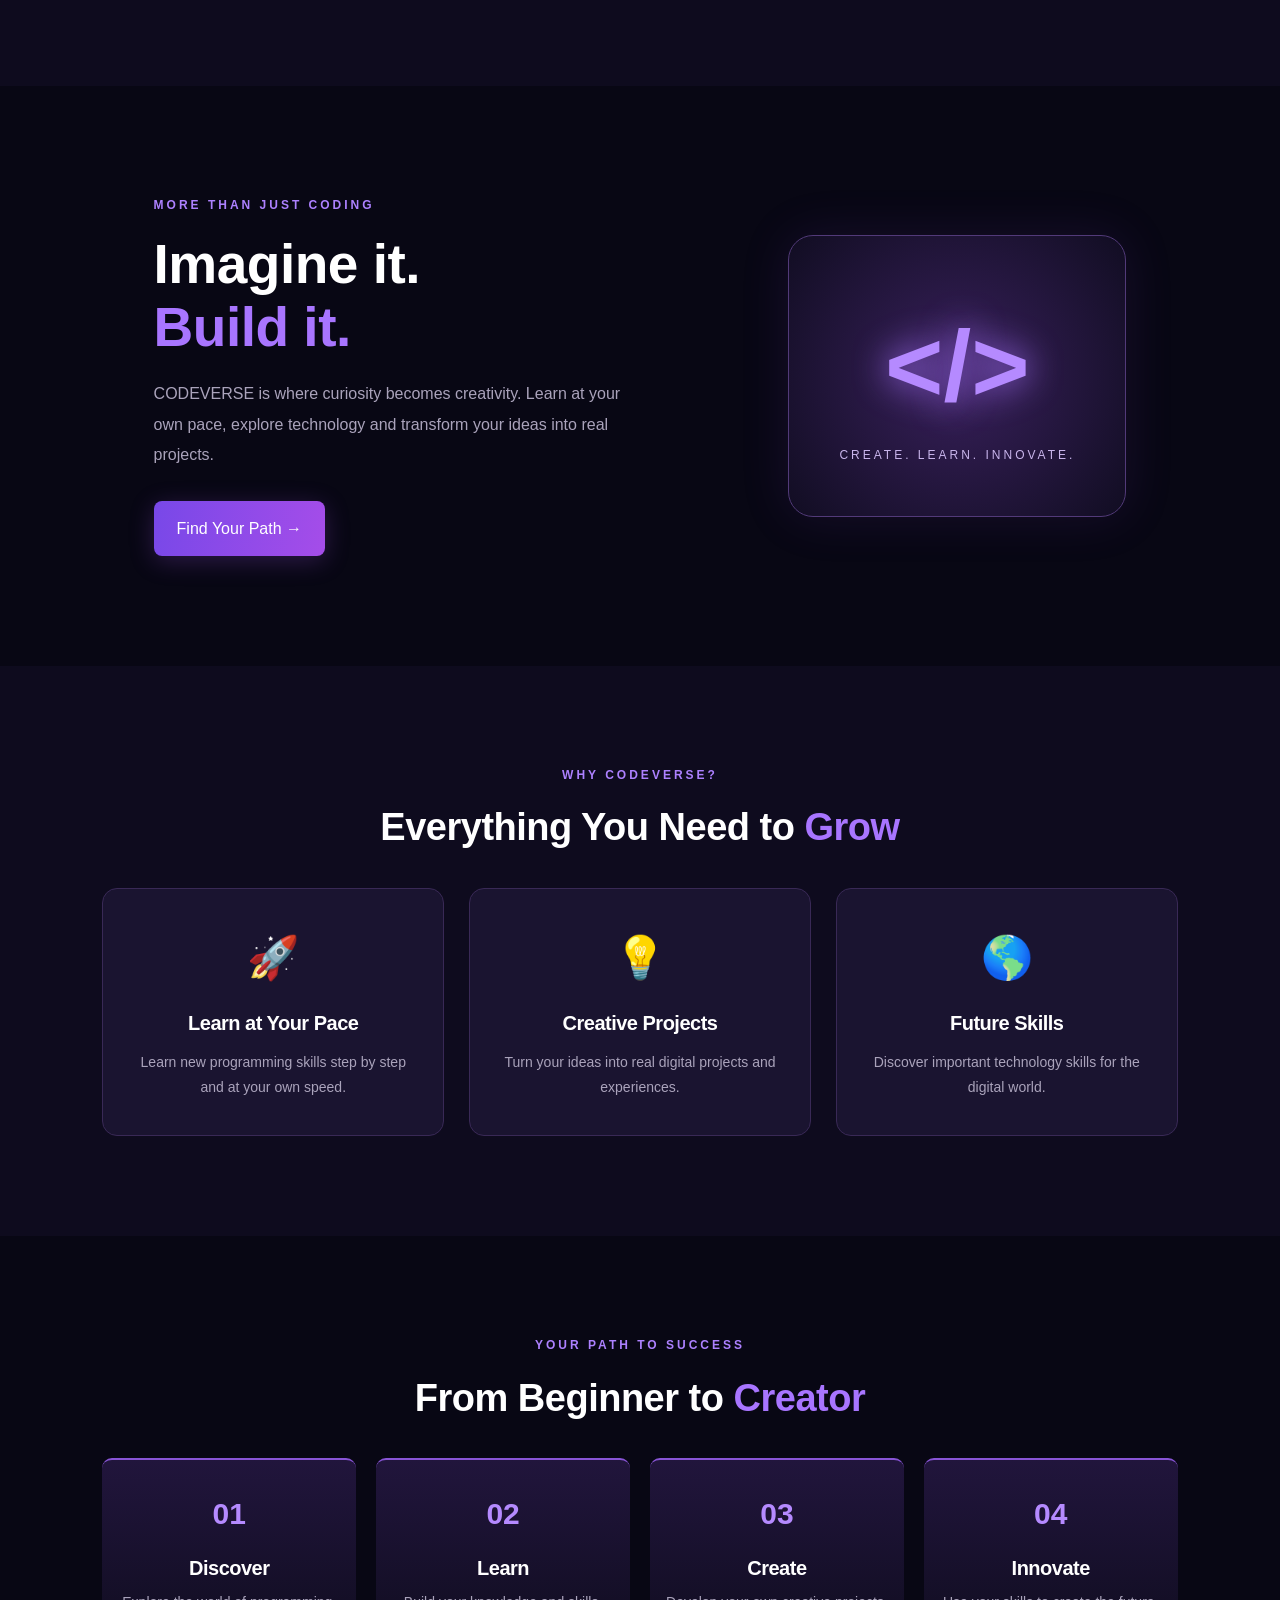
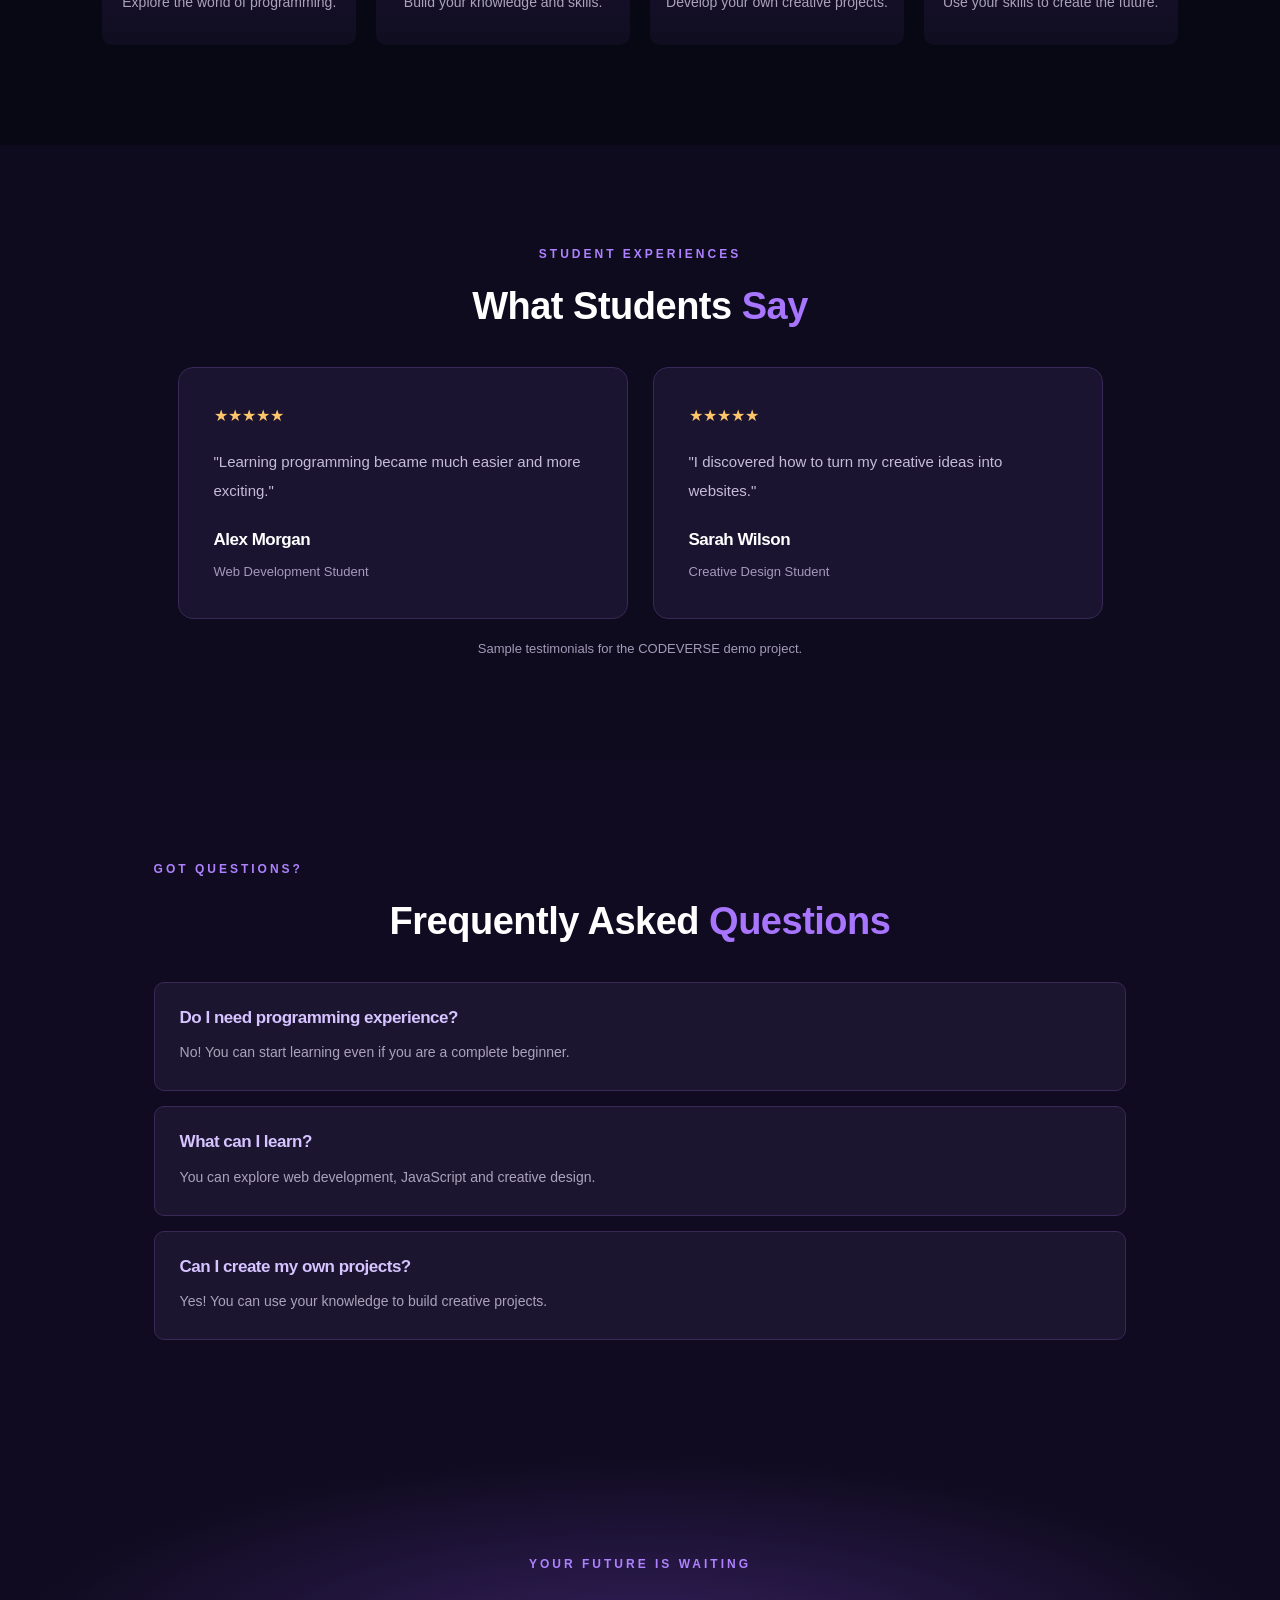
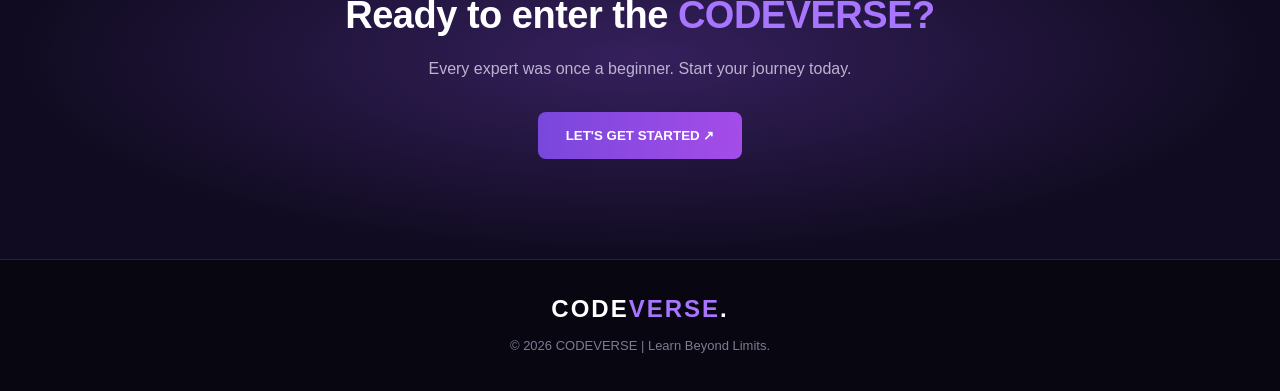
==== commit c8f9c29d: "deisgner" ====
--- a/html/index.html
+++ b/html/index.html
@@ -19,7 +19,7 @@
 
             <div class="nav-links">
                 <a href="#home.html">Home</a>
-                <a href="#courses.html">Courses</a>
+                
                 <a href="about.html">About</a>
                 <a href="sign_in.html">Sign in</a>
                 
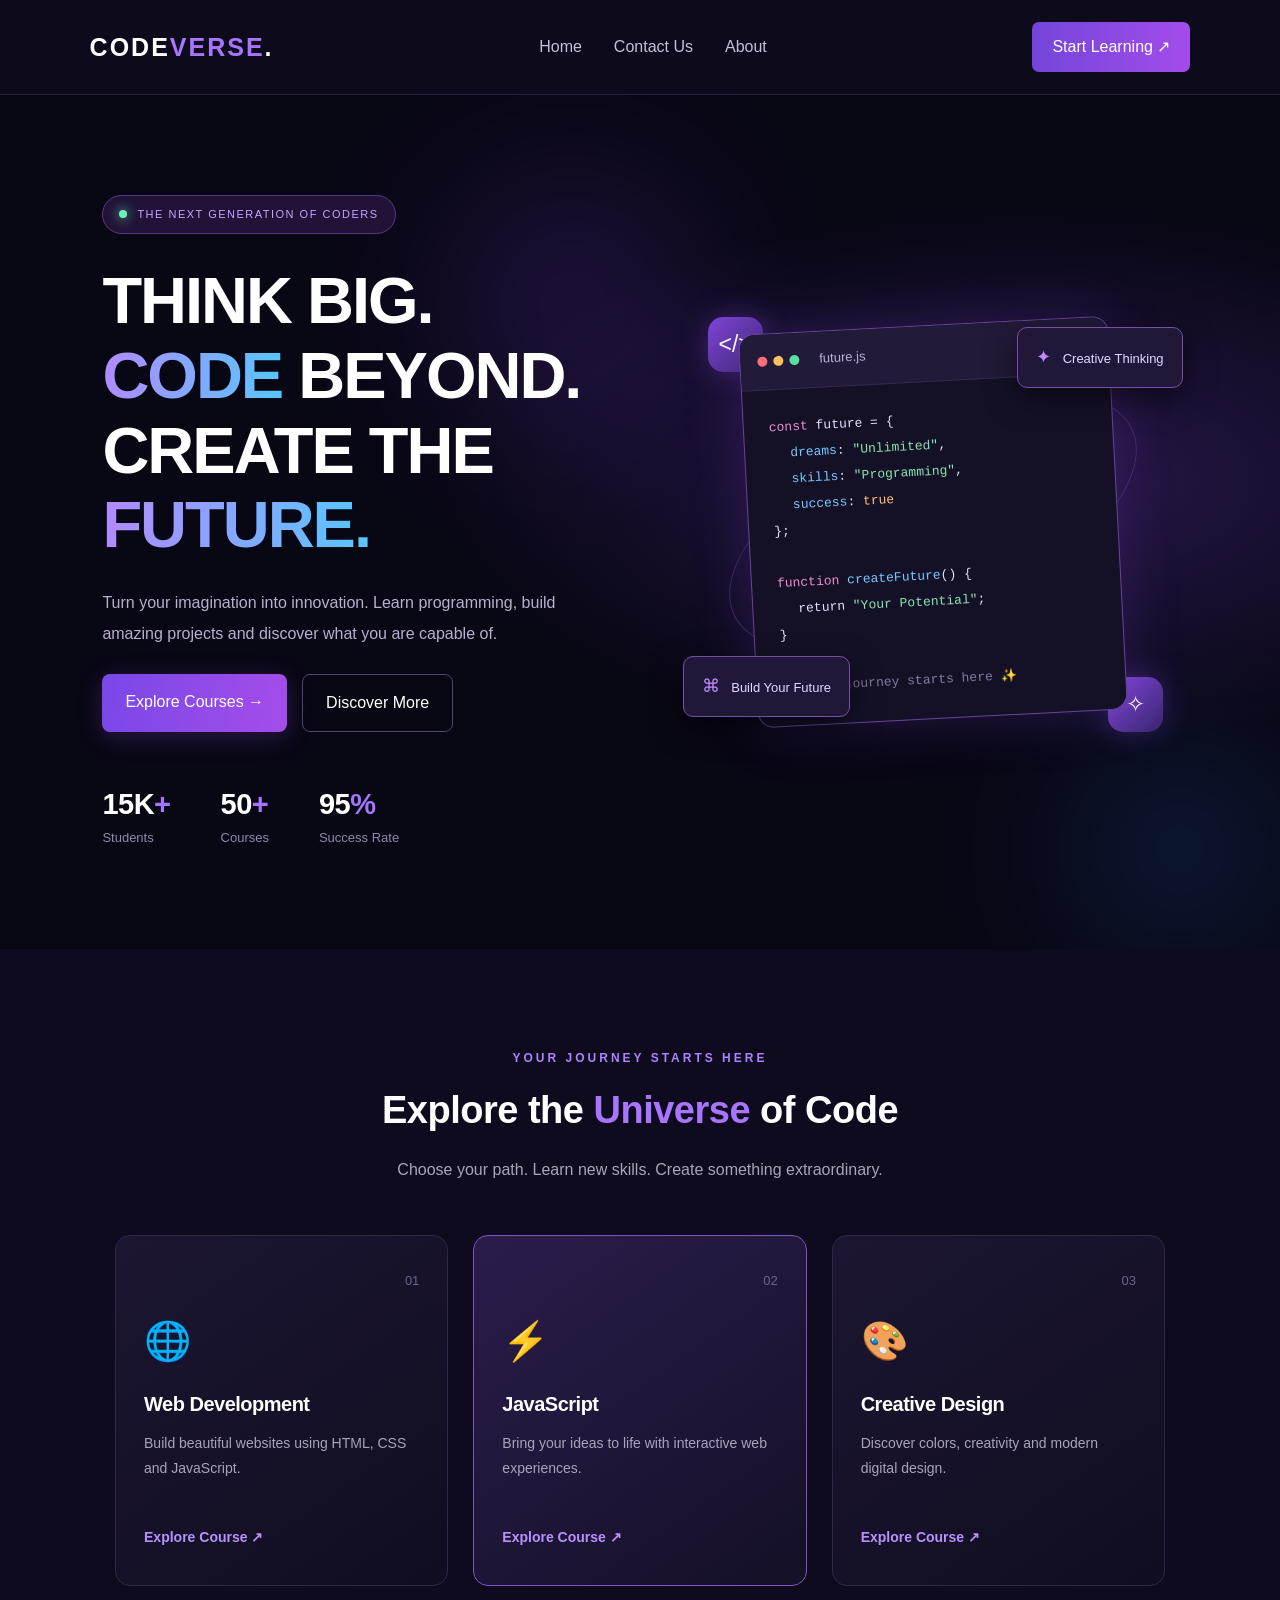
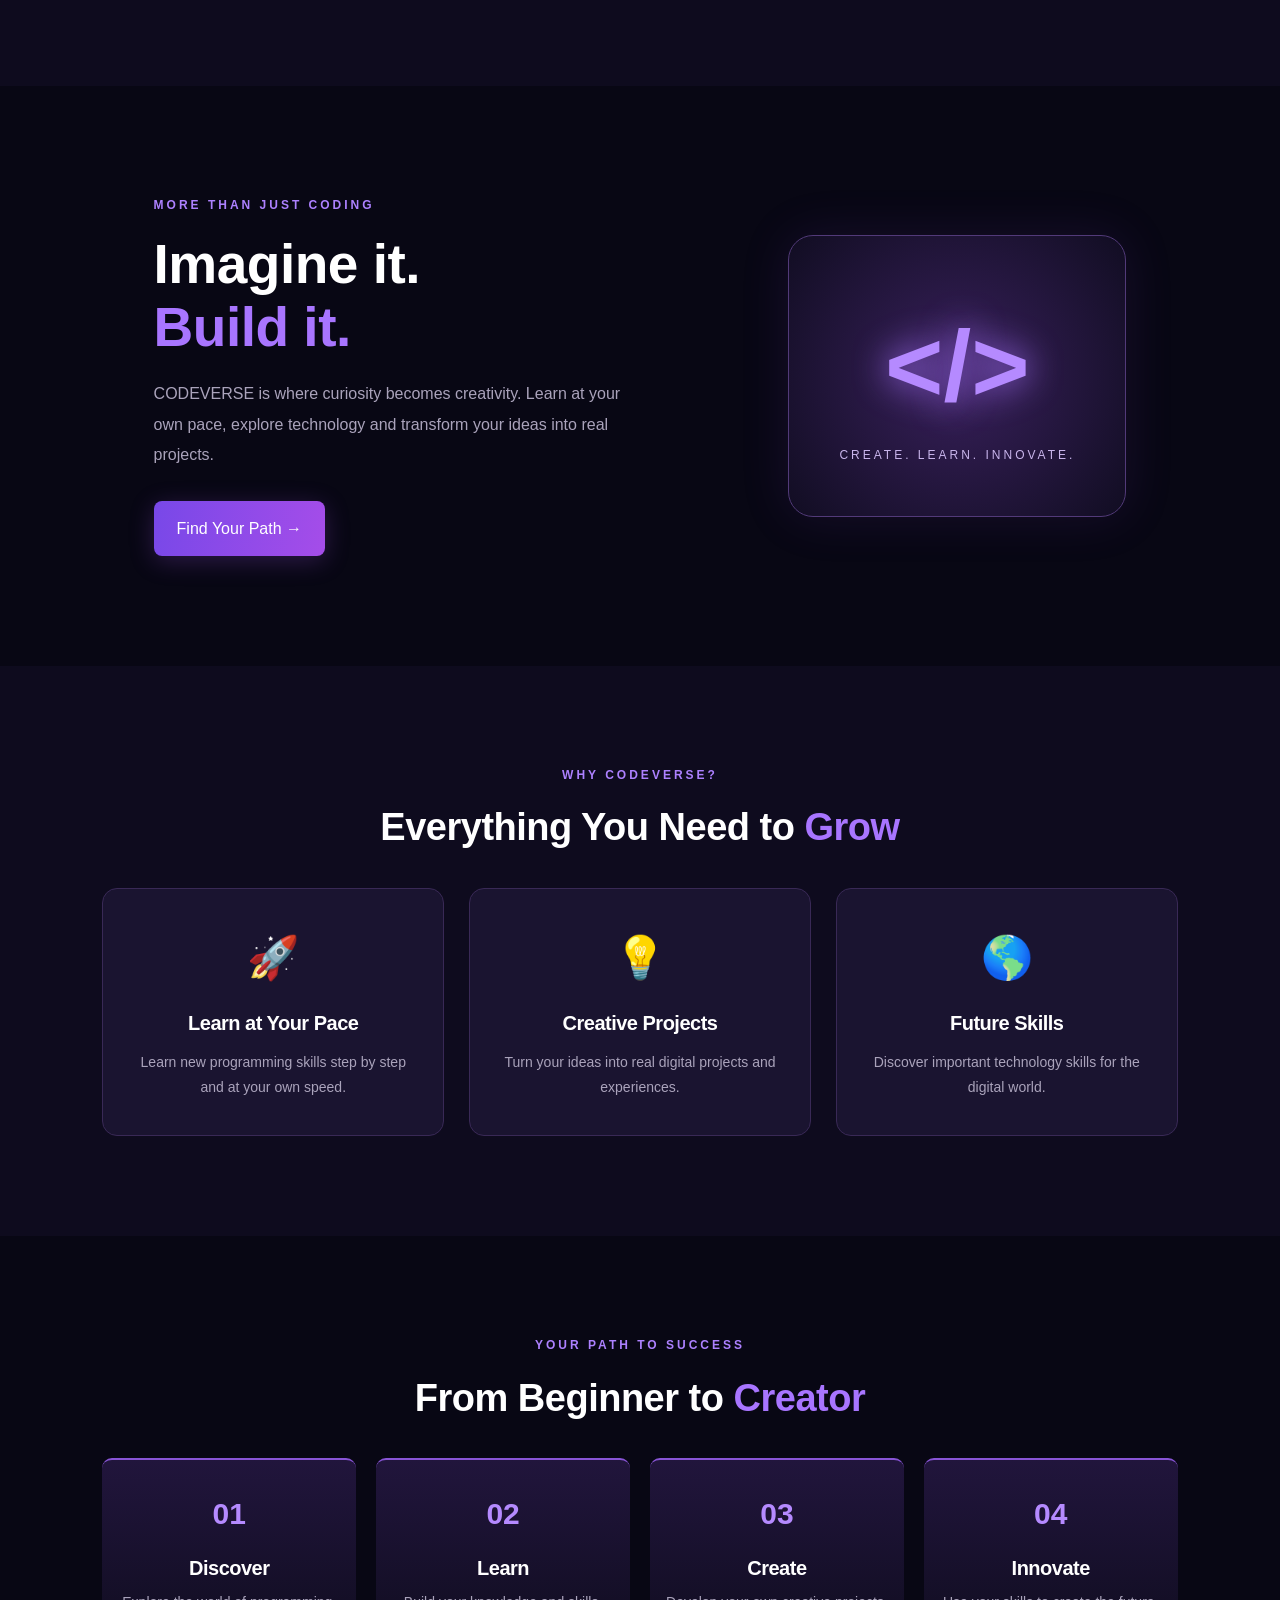
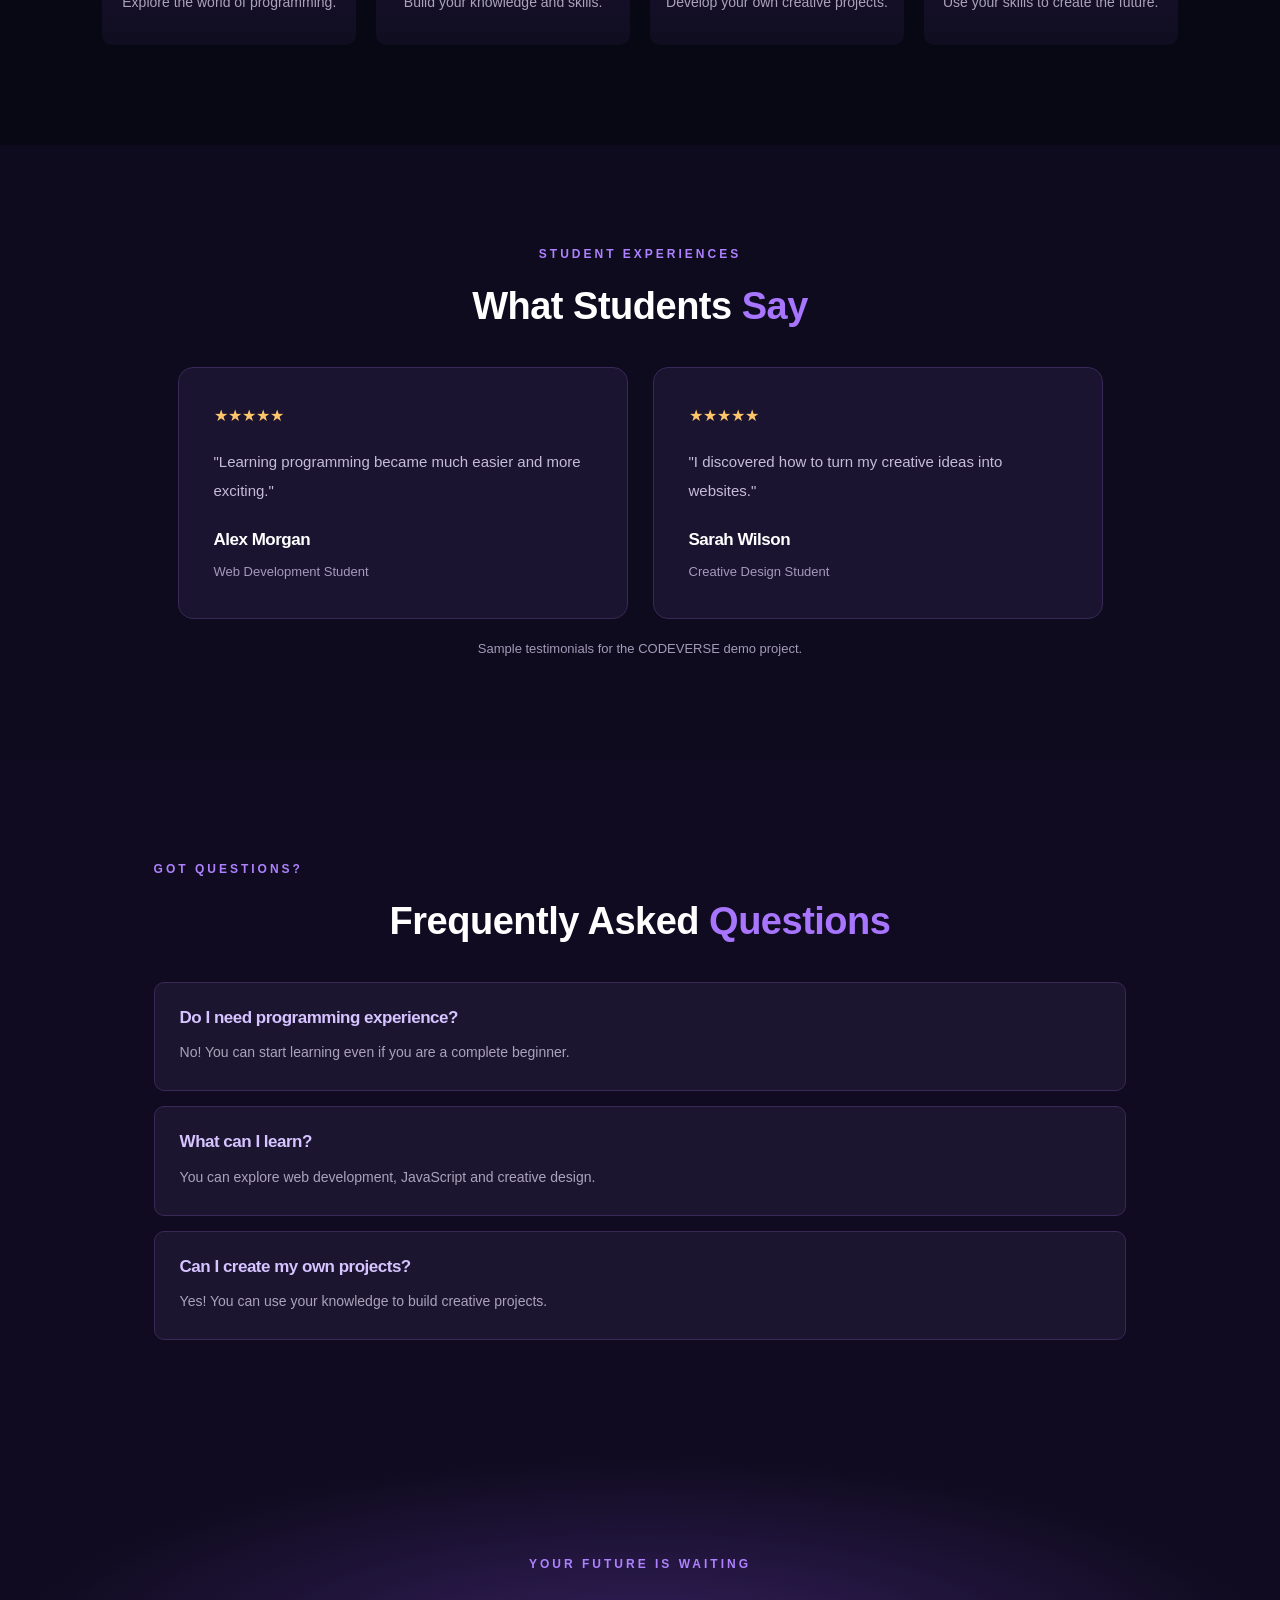
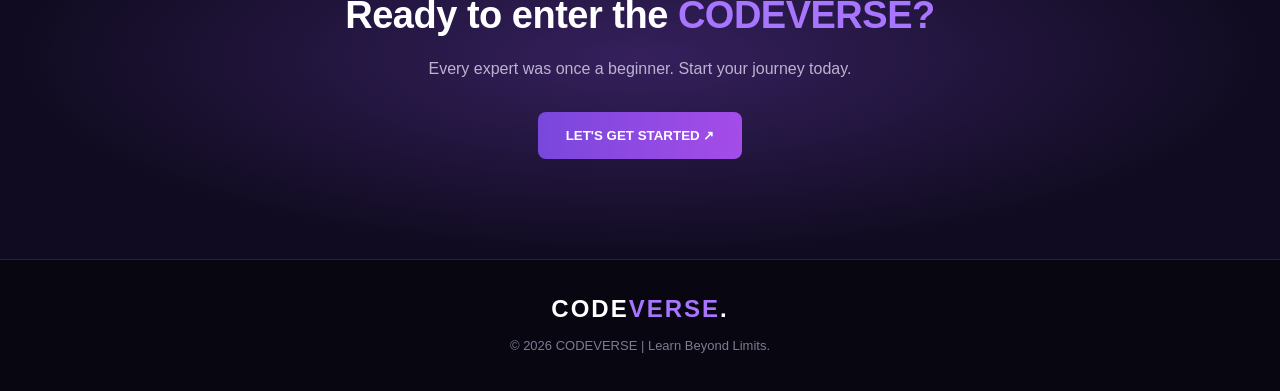
==== commit 9a426fdf: "ppersonall" ====
--- a/html/index.html
+++ b/html/index.html
@@ -18,10 +18,10 @@
             <h2 class="logo">CODE<span>VERSE</span>.</h2>
 
             <div class="nav-links">
-                <a href="#home.html">Home</a>
-                
+                <a href="index.html">Home</a>
+                <a href ="contact.html">Contact Us</a>
                 <a href="about.html">About</a>
-                <a href="sign_in.html">Sign in</a>
+            
                 
 
             </div>
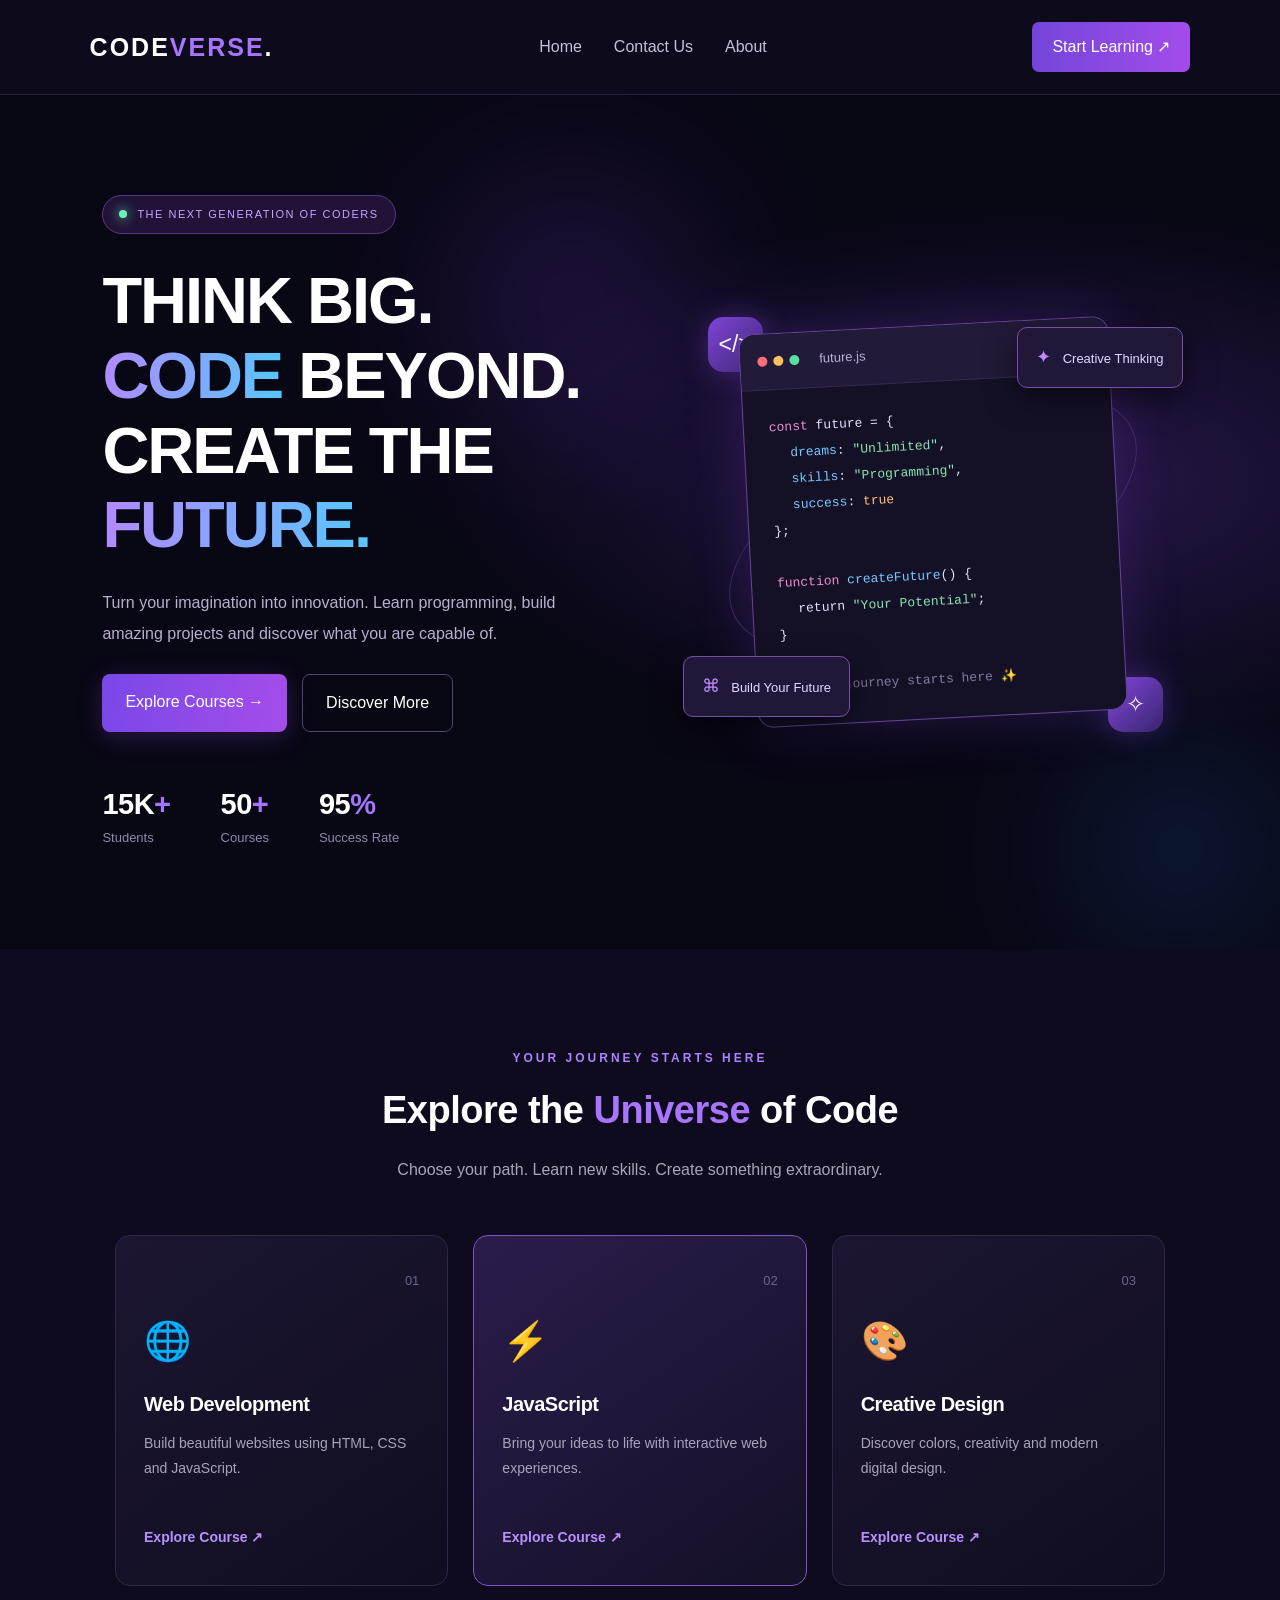
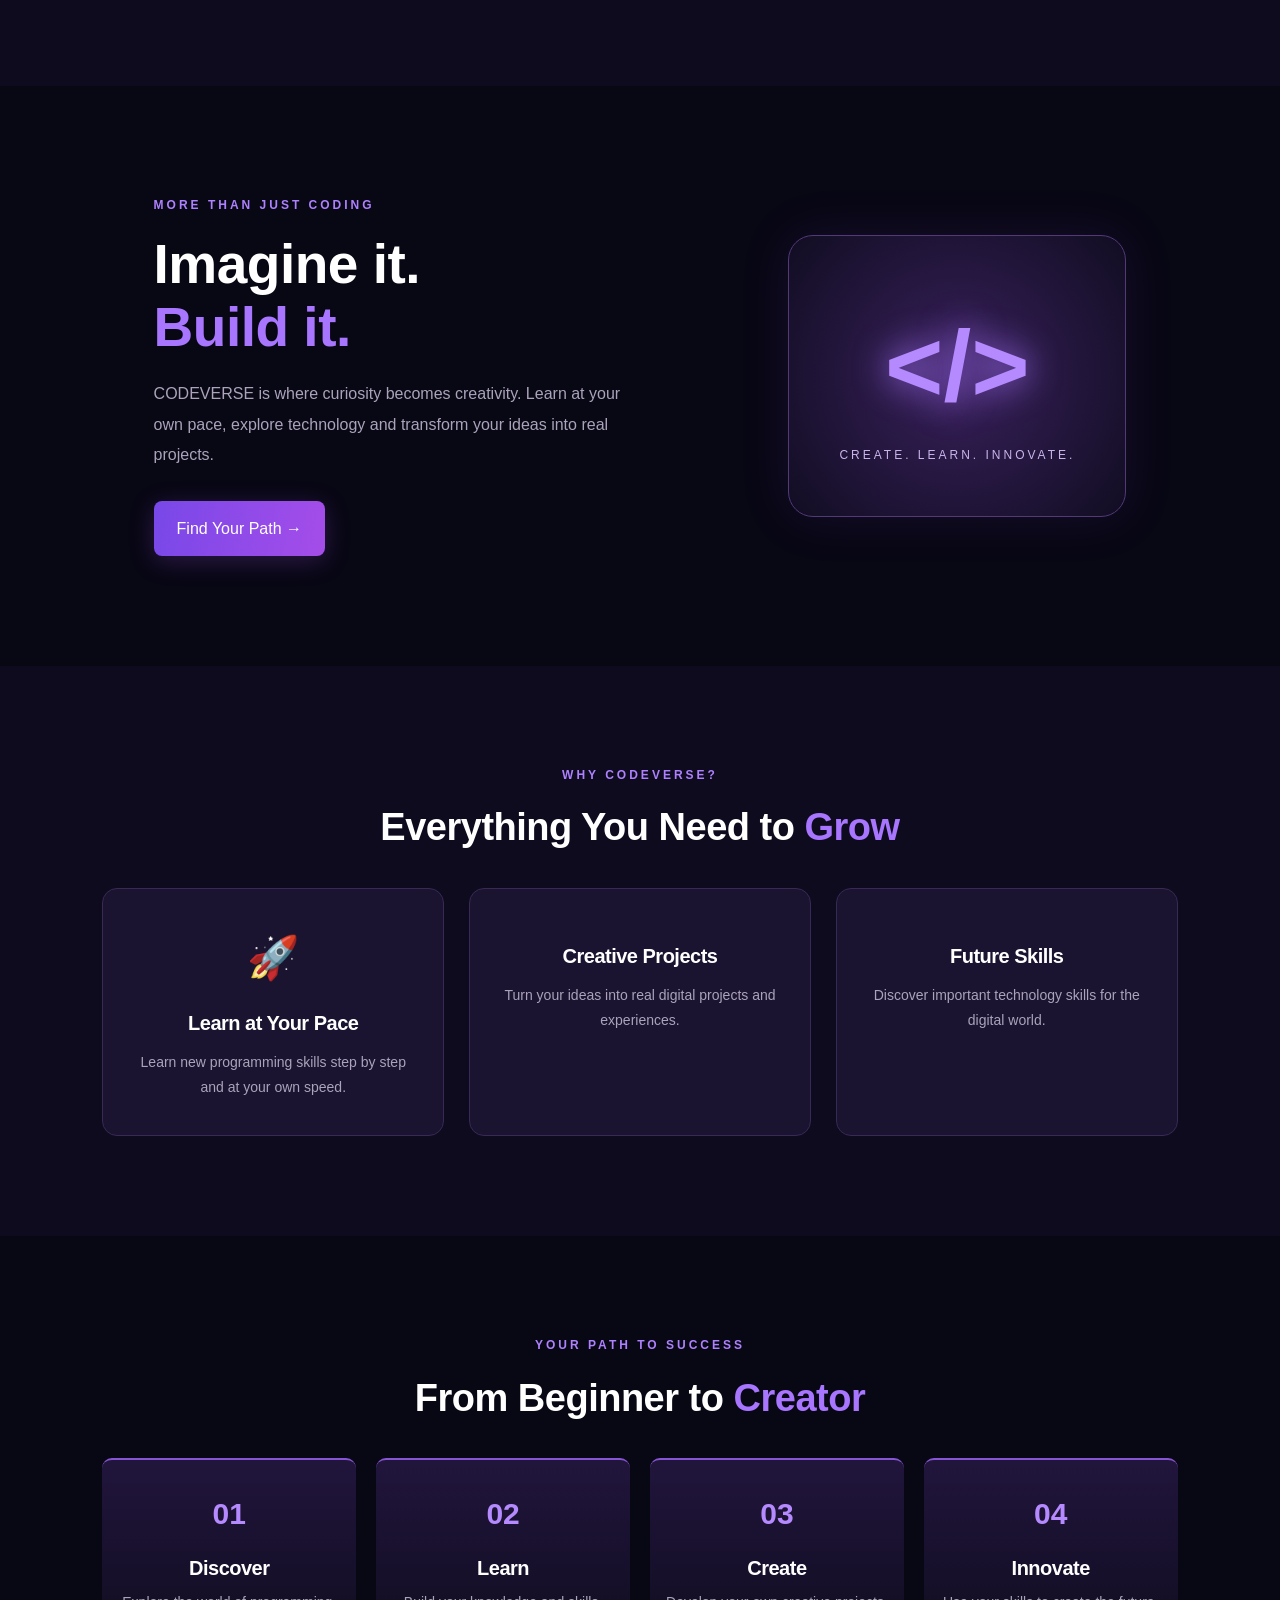
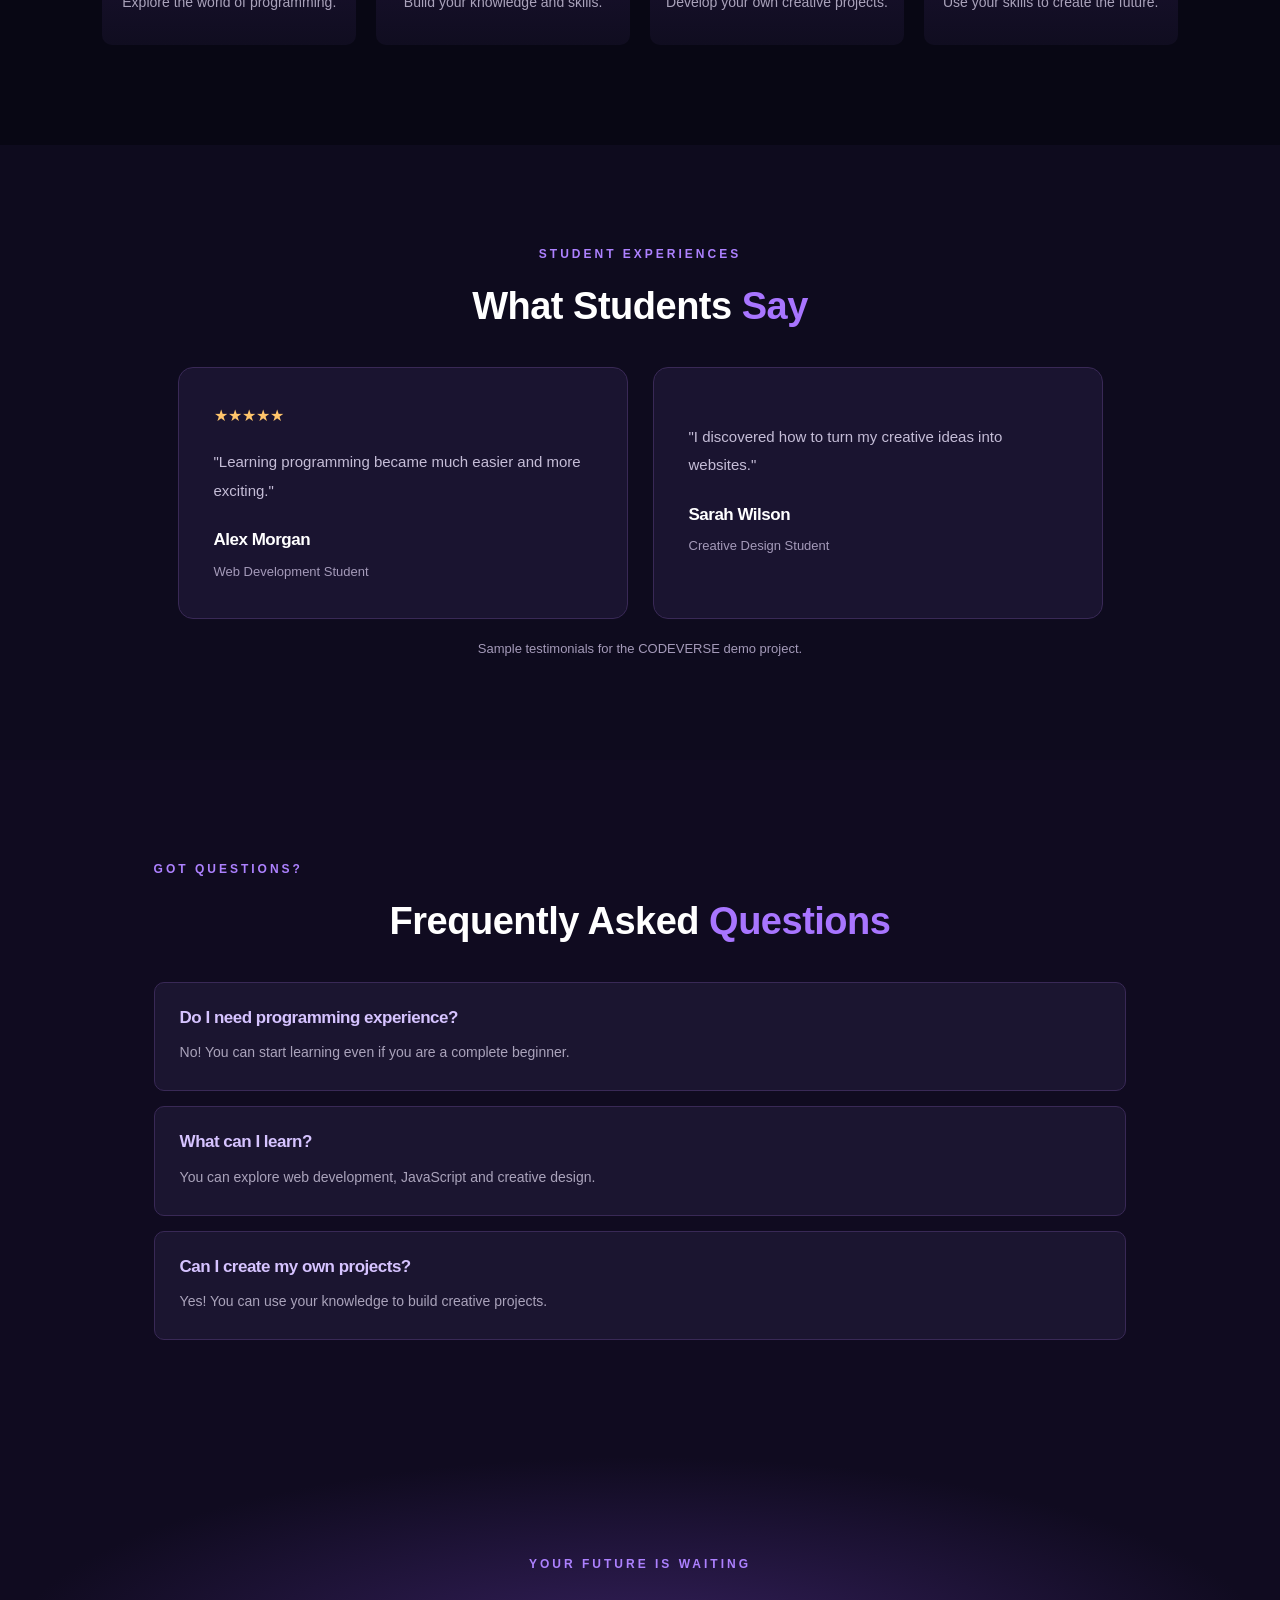
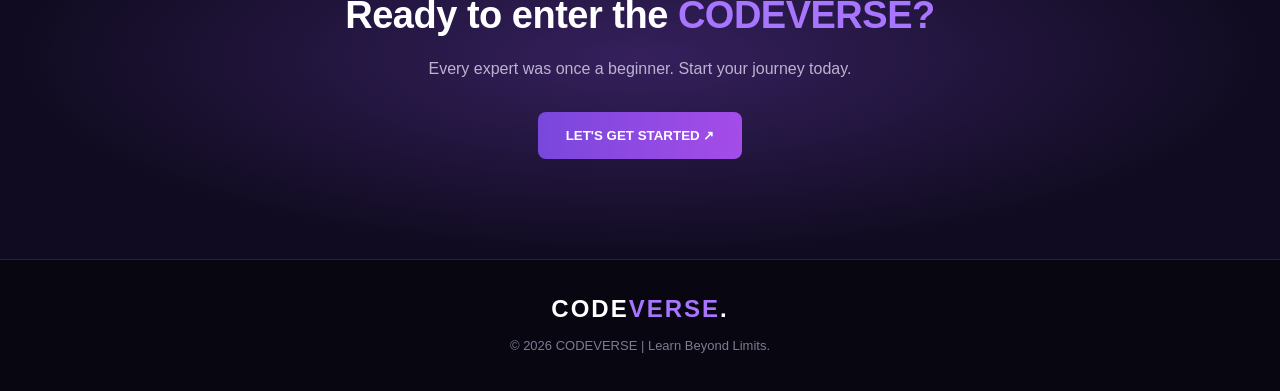
==== commit 6c15572e: "design" ====
--- a/html/index.html
+++ b/html/index.html
@@ -6,13 +6,13 @@
 
     <title>CODEVERSE - Future Starts Here</title>
 
-    <!-- CSS -->
+    
     <link rel="stylesheet" href="../css/index.css">
 </head>
 
 <body>
 
-    <!-- HEADER -->
+    
     <header>
         <nav class="navbar">
             <h2 class="logo">CODE<span>VERSE</span>.</h2>
@@ -32,7 +32,7 @@
 
     <main>
 
-        <!-- HERO SECTION -->
+      
         <section class="hero" id="home">
 
             <div class="glow glow-one"></div>
@@ -86,7 +86,6 @@
 
             </div>
 
-            <!-- CODE VISUAL -->
             <div class="visual-area">
 
                 <div class="orbit orbit-one"></div>
@@ -165,7 +164,7 @@
         </section>
 
 
-        <!-- COURSES -->
+
         <section class="courses" id="courses">
 
             <div class="section-label">
@@ -242,7 +241,6 @@
         </section>
 
 
-        <!-- ABOUT -->
         <section class="about" id="about">
 
             <div class="about-box">
@@ -279,7 +277,7 @@
         </section>
 
 
-        <!-- WHY CHOOSE US -->
+   
         <section class="why-us">
 
             <div class="section-label">WHY CODEVERSE?</div>
@@ -304,7 +302,7 @@
 
                 <div class="feature-card">
 
-                    <div class="feature-icon">💡</div>
+                    <div class="feature-icon"></div>
 
                     <h3>Creative Projects</h3>
 
@@ -318,7 +316,7 @@
 
                 <div class="feature-card">
 
-                    <div class="feature-icon">🌎</div>
+                    <div class="feature-icon"></div>
 
                     <h3>Future Skills</h3>
 
@@ -334,7 +332,7 @@
         </section>
 
 
-        <!-- LEARNING JOURNEY -->
+      
         <section class="journey">
 
             <div class="section-label">YOUR PATH TO SUCCESS</div>
@@ -372,7 +370,7 @@
         </section>
 
 
-        <!-- REVIEWS -->
+
         <section class="reviews">
 
             <div class="section-label">STUDENT EXPERIENCES</div>
@@ -399,7 +397,7 @@
 
                 <div class="review-card">
 
-                    <div class="stars">★★★★★</div>
+                    <div class="stars"></div>
 
                     <p>
                         "I discovered how to turn my creative
@@ -421,7 +419,7 @@
         </section>
 
 
-        <!-- FAQ -->
+   
         <section class="faq">
 
             <div class="section-label">GOT QUESTIONS?</div>
@@ -464,7 +462,7 @@
         </section>
 
 
-        <!-- CONTACT -->
+        
         <section class="contact" id="contact">
 
             <div class="section-label">
@@ -489,7 +487,7 @@
     </main>
 
 
-    <!-- FOOTER -->
+  
     <footer>
 
         <h2>CODE<span>VERSE</span>.</h2>
@@ -501,7 +499,7 @@
     </footer>
 
 
-    <!-- JAVASCRIPT -->
+ 
     <script src="../js/index.js"></script>
 
 </body>
--- a/css/index.css
+++ b/css/index.css
@@ -29,7 +29,7 @@
     color: #a875ff;
 }
 
-/* HEADER */
+
 
 header {
     background: #0c0a1b;
@@ -79,7 +79,7 @@
     box-shadow: 0 5px 20px #a875ff55;
 }
 
-/* HERO */
+
 
 .hero {
     min-height: 720px;
@@ -387,7 +387,7 @@
     right: 0;
 }
 
-/* SECTION LABEL */
+
 
 .section-label {
     color: #ad81ff;
@@ -397,7 +397,7 @@
     font-weight: bold;
 }
 
-/* COURSES */
+
 
 .courses {
     padding: 100px 8%;
@@ -487,7 +487,7 @@
     color: white;
 }
 
-/* ABOUT */
+
 
 .about {
     padding: 110px 12%;
@@ -542,7 +542,7 @@
     letter-spacing: 3px;
 }
 
-/* WHY CHOOSE US */
+
 
 .why-us,
 .reviews {
@@ -602,7 +602,7 @@
     line-height: 1.8;
 }
 
-/* LEARNING JOURNEY */
+
 
 .journey {
     padding: 100px 8%;
@@ -641,7 +641,7 @@
     line-height: 1.8;
 }
 
-/* REVIEWS */
+
 
 .review-container {
     display: flex;
@@ -692,7 +692,7 @@
     margin-top: 20px;
 }
 
-/* FAQ */
+
 
 .faq {
     padding: 100px 12%;
@@ -728,7 +728,7 @@
     line-height: 1.8;
 }
 
-/* CONTACT */
+
 
 .contact {
     padding: 100px 20px;
@@ -762,7 +762,7 @@
     box-shadow: 0 0 30px #a875ff77;
 }
 
-/* FOOTER */
+
 
 footer {
     background: #070611;
@@ -781,7 +781,7 @@
     margin-top: 12px;
 }
 
-/* ANIMATIONS */
+
 
 @keyframes float {
     0%, 100% {
@@ -793,7 +793,7 @@
     }
 }
 
-/* TABLETS */
+
 
 @media (max-width: 950px) {
 
@@ -839,7 +839,7 @@
     }
 }
 
-/* MOBILE */
+
 
 @media (max-width: 750px) {
 
@@ -861,7 +861,7 @@
     }
 }
 
-/* SMALL MOBILE */
+
 
 @media (max-width: 600px) {
 
